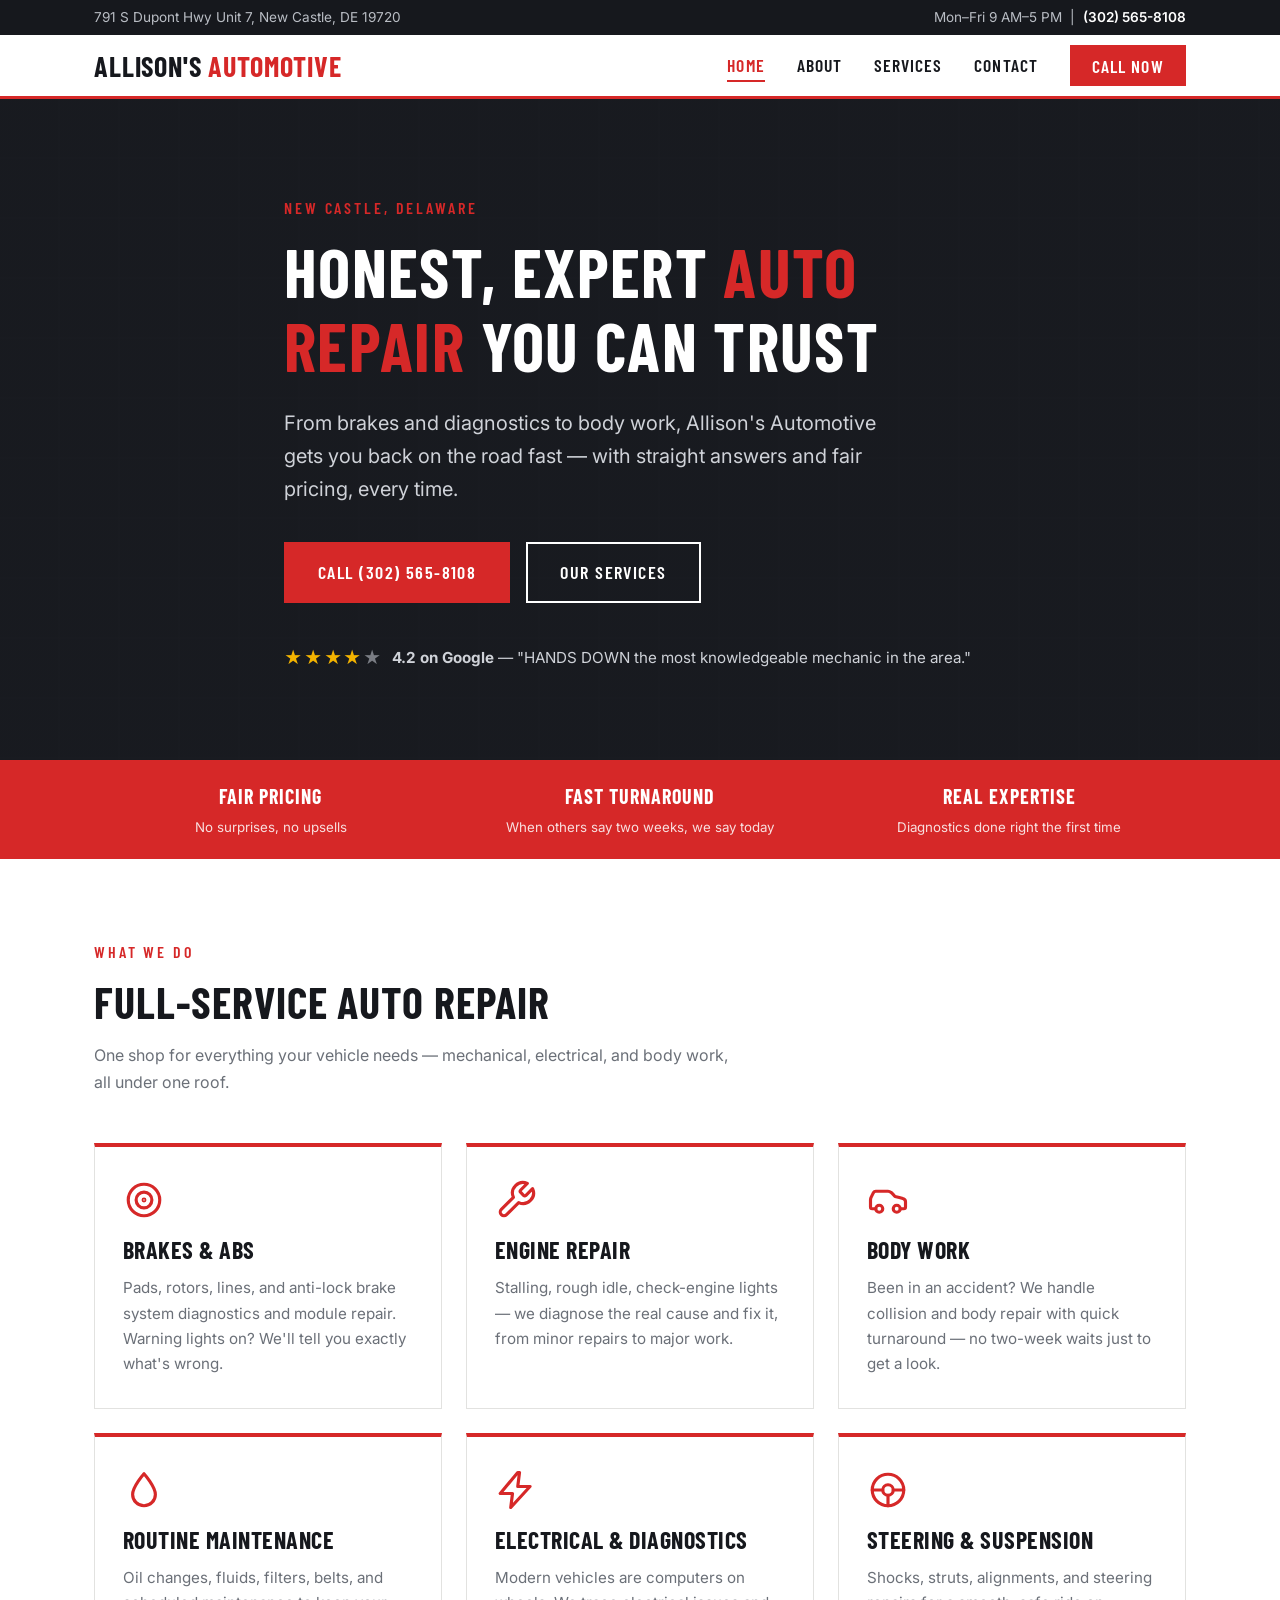
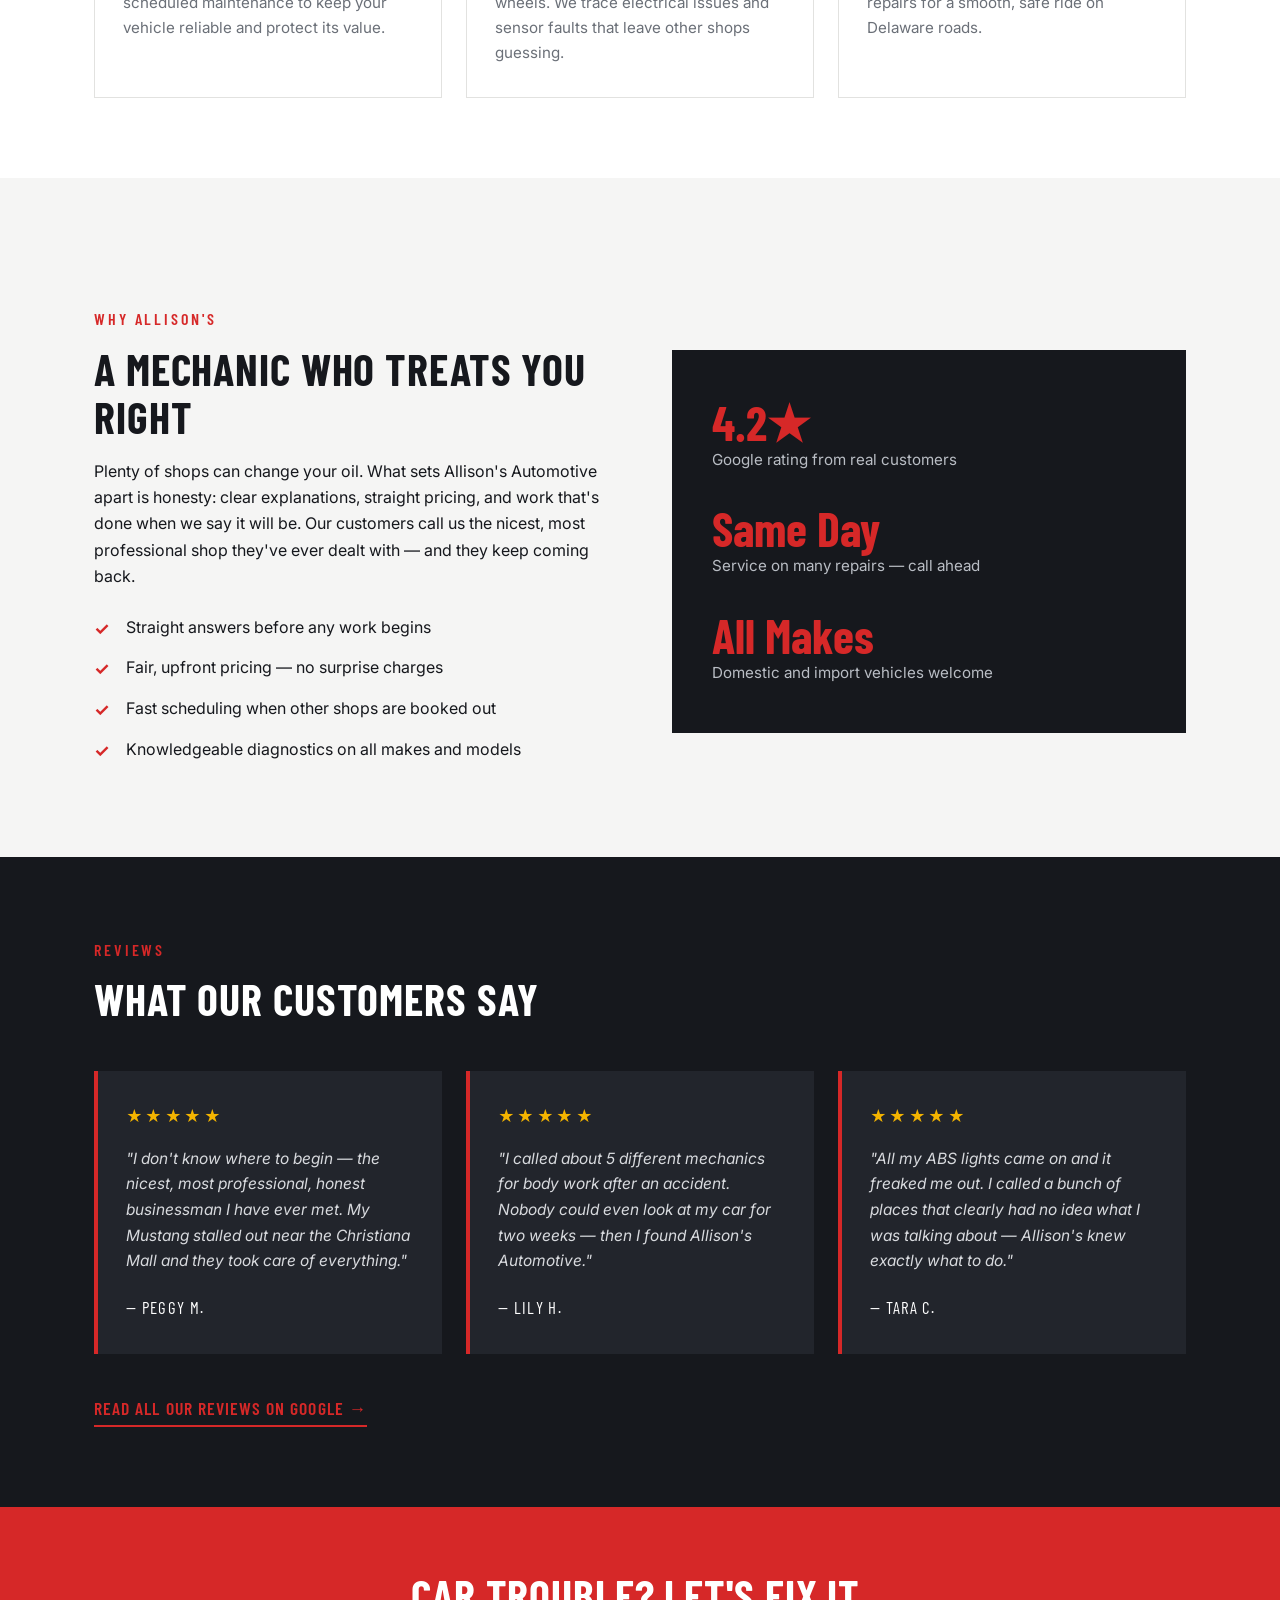
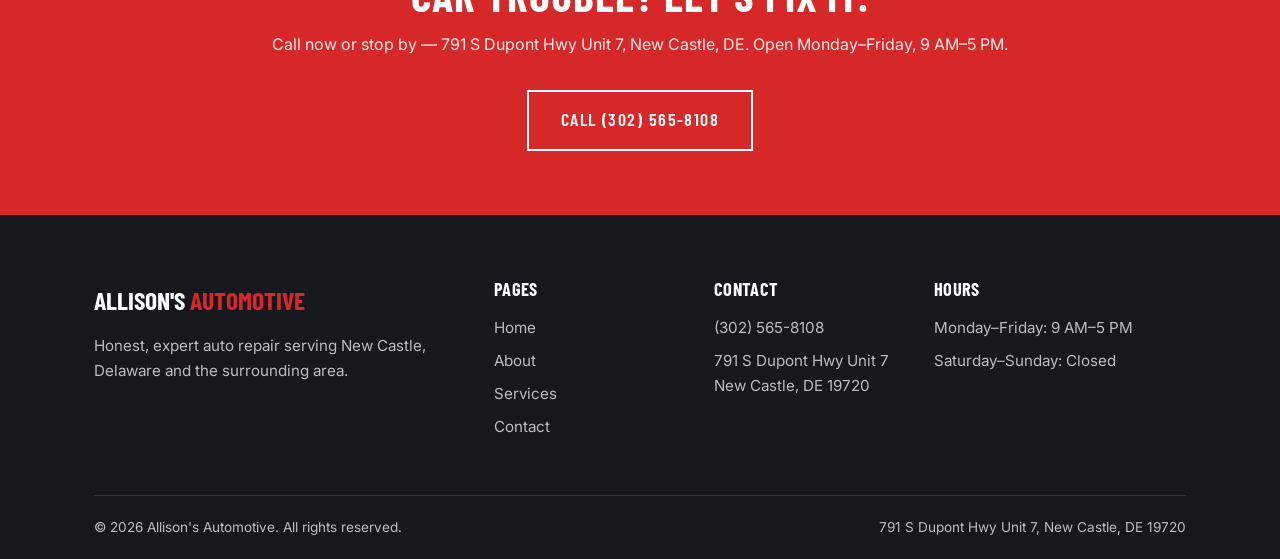
==== index.html @ c6e5ead6 "Initial site build for Allison's Automotive Static HTML/CSS/JS site: home, about, services (with FAQ" ====
<!DOCTYPE html>
<html lang="en">
<head>
  <meta charset="UTF-8">
  <meta name="viewport" content="width=device-width, initial-scale=1.0">
  <title>Allison's Automotive | Auto Repair Shop in New Castle, DE</title>
  <meta name="description" content="Honest, expert auto repair in New Castle, Delaware. Brakes, diagnostics, engine repair, body work and more at fair prices. Call (302) 565-8108.">
  <!-- Update REPLACE-WITH-DOMAIN.com sitewide once the client's real domain is confirmed -->
  <link rel="canonical" href="https://REPLACE-WITH-DOMAIN.com/">
  <meta property="og:type" content="website">
  <meta property="og:title" content="Allison's Automotive | Auto Repair Shop in New Castle, DE">
  <meta property="og:description" content="Honest, expert auto repair in New Castle, Delaware. Brakes, diagnostics, engine repair, body work and more at fair prices.">
  <meta property="og:url" content="https://REPLACE-WITH-DOMAIN.com/">
  <meta property="og:locale" content="en_US">
  <meta name="twitter:card" content="summary">
  <meta name="theme-color" content="#16181d">
  <link rel="icon" href="favicon.svg" type="image/svg+xml">
  <link rel="preconnect" href="https://fonts.googleapis.com">
  <link rel="preconnect" href="https://fonts.gstatic.com" crossorigin>
  <link href="https://fonts.googleapis.com/css2?family=Barlow+Condensed:wght@600;700&family=Inter:wght@400;600&display=swap" rel="stylesheet">
  <link rel="stylesheet" href="css/styles.css">
  <script type="application/ld+json">
  {
    "@context": "https://schema.org",
    "@type": "AutoRepair",
    "name": "Allison's Automotive",
    "description": "Honest, expert auto repair in New Castle, Delaware. Brakes, ABS diagnostics, engine repair, body work, electrical, suspension, and routine maintenance.",
    "url": "https://REPLACE-WITH-DOMAIN.com/",
    "telephone": "+13025658108",
    "priceRange": "$$",
    "address": {
      "@type": "PostalAddress",
      "streetAddress": "791 S Dupont Hwy Unit 7",
      "addressLocality": "New Castle",
      "addressRegion": "DE",
      "postalCode": "19720",
      "addressCountry": "US"
    },
    "geo": {
      "@type": "GeoCoordinates",
      "latitude": 39.6269368,
      "longitude": -75.6379102
    },
    "openingHoursSpecification": [
      {
        "@type": "OpeningHoursSpecification",
        "dayOfWeek": ["Monday", "Tuesday", "Wednesday", "Thursday", "Friday"],
        "opens": "09:00",
        "closes": "17:00"
      }
    ],
    "aggregateRating": {
      "@type": "AggregateRating",
      "ratingValue": "4.2",
      "reviewCount": "5"
    },
    "hasMap": "https://www.google.com/maps/search/?api=1&query=Allison%27s+Automotive+791+S+Dupont+Hwy+New+Castle+DE+19720"
  }
  </script>
</head>
<body>

  <a class="skip-link" href="#main">Skip to content</a>

  <div class="topbar">
    <div class="container">
      <span>791 S Dupont Hwy Unit 7, New Castle, DE 19720</span>
      <span>Mon–Fri 9 AM–5 PM &nbsp;|&nbsp; <a href="tel:+13025658108">(302) 565-8108</a></span>
    </div>
  </div>

  <header class="site-header">
    <div class="container">
      <a href="index.html" class="logo">Allison's <span>Automotive</span></a>
      <button class="nav-toggle" aria-label="Toggle navigation" aria-expanded="false">
        <span></span><span></span><span></span>
      </button>
      <nav class="main-nav">
        <ul>
          <li><a href="index.html">Home</a></li>
          <li><a href="about.html">About</a></li>
          <li><a href="services.html">Services</a></li>
          <li><a href="contact.html">Contact</a></li>
          <li><a href="tel:+13025658108" class="nav-cta">Call Now</a></li>
        </ul>
      </nav>
    </div>
  </header>

  <main id="main">

    <section class="hero">
      <div class="container hero-inner">
        <span class="eyebrow">New Castle, Delaware</span>
        <h1>Honest, Expert <span>Auto Repair</span> You Can Trust</h1>
        <p class="lead">From brakes and diagnostics to body work, Allison's Automotive gets you back on the road fast — with straight answers and fair pricing, every time.</p>
        <div class="hero-actions">
          <a href="tel:+13025658108" class="btn btn-primary">Call (302) 565-8108</a>
          <a href="services.html" class="btn btn-outline">Our Services</a>
        </div>
        <div class="hero-rating">
          <span class="stars" aria-hidden="true">★★★★<span class="star-empty">★</span></span>
          <span><strong>4.2 on Google</strong> — "HANDS DOWN the most knowledgeable mechanic in the area."</span>
        </div>
      </div>
    </section>

    <section class="trust-strip">
      <div class="container">
        <div><strong>Fair Pricing</strong><small>No surprises, no upsells</small></div>
        <div><strong>Fast Turnaround</strong><small>When others say two weeks, we say today</small></div>
        <div><strong>Real Expertise</strong><small>Diagnostics done right the first time</small></div>
      </div>
    </section>

    <section class="section">
      <div class="container">
        <span class="eyebrow">What We Do</span>
        <h2>Full-Service Auto Repair</h2>
        <p class="section-intro">One shop for everything your vehicle needs — mechanical, electrical, and body work, all under one roof.</p>
        <div class="card-grid">
          <div class="card reveal">
            <svg class="icon-svg" viewBox="0 0 24 24" aria-hidden="true"><circle cx="12" cy="12" r="9"/><circle cx="12" cy="12" r="4.5"/><circle cx="12" cy="12" r="0.5"/></svg>
            <h3>Brakes &amp; ABS</h3>
            <p>Pads, rotors, lines, and anti-lock brake system diagnostics and module repair. Warning lights on? We'll tell you exactly what's wrong.</p>
          </div>
          <div class="card reveal">
            <svg class="icon-svg" viewBox="0 0 24 24" aria-hidden="true"><path d="M14.7 6.3a1 1 0 0 0 0 1.4l1.6 1.6a1 1 0 0 0 1.4 0l3.77-3.77a6 6 0 0 1-7.94 7.94l-6.91 6.91a2.12 2.12 0 0 1-3-3l6.91-6.91a6 6 0 0 1 7.94-7.94l-3.76 3.76z"/></svg>
            <h3>Engine Repair</h3>
            <p>Stalling, rough idle, check-engine lights — we diagnose the real cause and fix it, from minor repairs to major work.</p>
          </div>
          <div class="card reveal">
            <svg class="icon-svg" viewBox="0 0 24 24" aria-hidden="true"><path d="M19 17h2c.6 0 1-.4 1-1v-3c0-.9-.7-1.7-1.5-1.9C18.7 10.6 16 10 16 10s-1.3-1.4-2.2-2.3c-.5-.4-1.1-.7-1.8-.7H5c-.6 0-1.1.4-1.4.9l-1.4 2.9A3.7 3.7 0 0 0 2 12v4c0 .6.4 1 1 1h2"/><circle cx="7" cy="17" r="2"/><circle cx="17" cy="17" r="2"/></svg>
            <h3>Body Work</h3>
            <p>Been in an accident? We handle collision and body repair with quick turnaround — no two-week waits just to get a look.</p>
          </div>
          <div class="card reveal">
            <svg class="icon-svg" viewBox="0 0 24 24" aria-hidden="true"><path d="M12 2.7S5.5 10 5.5 14.5a6.5 6.5 0 0 0 13 0C18.5 10 12 2.7 12 2.7z"/></svg>
            <h3>Routine Maintenance</h3>
            <p>Oil changes, fluids, filters, belts, and scheduled maintenance to keep your vehicle reliable and protect its value.</p>
          </div>
          <div class="card reveal">
            <svg class="icon-svg" viewBox="0 0 24 24" aria-hidden="true"><path d="M13 2 3 14h7l-1 8 11-12h-7l1-8z"/></svg>
            <h3>Electrical &amp; Diagnostics</h3>
            <p>Modern vehicles are computers on wheels. We trace electrical issues and sensor faults that leave other shops guessing.</p>
          </div>
          <div class="card reveal">
            <svg class="icon-svg" viewBox="0 0 24 24" aria-hidden="true"><circle cx="12" cy="12" r="9"/><circle cx="12" cy="12" r="3"/><path d="M12 15v6M3 12h6M15 12h6"/></svg>
            <h3>Steering &amp; Suspension</h3>
            <p>Shocks, struts, alignments, and steering repairs for a smooth, safe ride on Delaware roads.</p>
          </div>
        </div>
      </div>
    </section>

    <section class="section section-alt">
      <div class="container">
        <div class="split">
          <div class="split-content reveal">
            <span class="eyebrow">Why Allison's</span>
            <h2>A Mechanic Who Treats You Right</h2>
            <p>Plenty of shops can change your oil. What sets Allison's Automotive apart is honesty: clear explanations, straight pricing, and work that's done when we say it will be. Our customers call us the nicest, most professional shop they've ever dealt with — and they keep coming back.</p>
            <ul class="checklist">
              <li>Straight answers before any work begins</li>
              <li>Fair, upfront pricing — no surprise charges</li>
              <li>Fast scheduling when other shops are booked out</li>
              <li>Knowledgeable diagnostics on all makes and models</li>
            </ul>
          </div>
          <div class="stat-panel reveal">
            <div class="stat"><strong>4.2★</strong><span>Google rating from real customers</span></div>
            <div class="stat"><strong>Same Day</strong><span>Service on many repairs — call ahead</span></div>
            <div class="stat"><strong>All Makes</strong><span>Domestic and import vehicles welcome</span></div>
          </div>
        </div>
      </div>
    </section>

    <section class="section section-dark">
      <div class="container">
        <span class="eyebrow">Reviews</span>
        <h2>What Our Customers Say</h2>
        <div class="testimonial-grid">
          <div class="testimonial reveal">
            <div class="stars" aria-label="5 star review">★★★★★</div>
            <p>"I don't know where to begin — the nicest, most professional, honest businessman I have ever met. My Mustang stalled out near the Christiana Mall and they took care of everything."</p>
            <cite>— Peggy M.</cite>
          </div>
          <div class="testimonial reveal">
            <div class="stars" aria-label="5 star review">★★★★★</div>
            <p>"I called about 5 different mechanics for body work after an accident. Nobody could even look at my car for two weeks — then I found Allison's Automotive."</p>
            <cite>— Lily H.</cite>
          </div>
          <div class="testimonial reveal">
            <div class="stars" aria-label="5 star review">★★★★★</div>
            <p>"All my ABS lights came on and it freaked me out. I called a bunch of places that clearly had no idea what I was talking about — Allison's knew exactly what to do."</p>
            <cite>— Tara C.</cite>
          </div>
        </div>
        <a class="google-review-link" href="https://www.google.com/maps/search/?api=1&amp;query=Allison%27s+Automotive+791+S+Dupont+Hwy+New+Castle+DE+19720" target="_blank" rel="noopener">Read all our reviews on Google →</a>
      </div>
    </section>

    <section class="cta-banner">
      <div class="container">
        <h2>Car Trouble? Let's Fix It.</h2>
        <p>Call now or stop by — 791 S Dupont Hwy Unit 7, New Castle, DE. Open Monday–Friday, 9 AM–5 PM.</p>
        <a href="tel:+13025658108" class="btn btn-outline">Call (302) 565-8108</a>
      </div>
    </section>

  </main>

  <footer class="site-footer">
    <div class="container">
      <div class="footer-grid">
        <div>
          <div class="footer-logo">Allison's <span>Automotive</span></div>
          <p>Honest, expert auto repair serving New Castle, Delaware and the surrounding area.</p>
        </div>
        <div>
          <h4>Pages</h4>
          <ul>
            <li><a href="index.html">Home</a></li>
            <li><a href="about.html">About</a></li>
            <li><a href="services.html">Services</a></li>
            <li><a href="contact.html">Contact</a></li>
          </ul>
        </div>
        <div>
          <h4>Contact</h4>
          <ul>
            <li><a href="tel:+13025658108">(302) 565-8108</a></li>
            <li>791 S Dupont Hwy Unit 7<br>New Castle, DE 19720</li>
          </ul>
        </div>
        <div>
          <h4>Hours</h4>
          <ul>
            <li>Monday–Friday: 9 AM–5 PM</li>
            <li>Saturday–Sunday: Closed</li>
          </ul>
        </div>
      </div>
      <div class="footer-bottom">
        <span>&copy; <span id="year"></span> Allison's Automotive. All rights reserved.</span>
        <span>791 S Dupont Hwy Unit 7, New Castle, DE 19720</span>
      </div>
    </div>
  </footer>

  <div class="mobile-call-bar">
    <a href="tel:+13025658108">Call (302) 565-8108</a>
  </div>

  <script src="js/main.js"></script>
</body>
</html>
---- css/styles.css ----
/* ==========================================================================
   Allison's Automotive — main stylesheet
   Bold & professional: charcoal base, racing-red accent, condensed headings
   ========================================================================== */

:root {
  --color-dark: #16181d;
  --color-dark-2: #22252c;
  --color-accent: #d62828;
  --color-accent-dark: #a81f1f;
  --color-light: #f5f5f4;
  --color-white: #ffffff;
  --color-gray: #6b7078;
  --color-border: #e2e2e0;
  --font-heading: "Barlow Condensed", "Arial Narrow", sans-serif;
  --font-body: "Inter", "Segoe UI", Arial, sans-serif;
  --max-width: 1140px;
}

* {
  margin: 0;
  padding: 0;
  box-sizing: border-box;
}

html {
  scroll-behavior: smooth;
}

body {
  font-family: var(--font-body);
  color: var(--color-dark);
  background: var(--color-white);
  line-height: 1.65;
  font-size: 1rem;
}

img {
  max-width: 100%;
  display: block;
}

a {
  color: var(--color-accent);
  text-decoration: none;
}

.container {
  max-width: var(--max-width);
  margin: 0 auto;
  padding: 0 1.5rem;
}

/* ---------- Typography ---------- */

h1, h2, h3, h4 {
  font-family: var(--font-heading);
  font-weight: 700;
  line-height: 1.1;
  text-transform: uppercase;
  letter-spacing: 0.02em;
}

h1 { font-size: clamp(2.5rem, 6vw, 4.25rem); }
h2 { font-size: clamp(2rem, 4vw, 2.75rem); }
h3 { font-size: 1.5rem; }

.eyebrow {
  display: inline-block;
  font-family: var(--font-heading);
  font-size: 1rem;
  font-weight: 600;
  text-transform: uppercase;
  letter-spacing: 0.18em;
  color: var(--color-accent);
  margin-bottom: 0.75rem;
}

.section-intro {
  max-width: 640px;
  color: var(--color-gray);
  margin-top: 1rem;
}

/* ---------- Buttons ---------- */

.btn {
  display: inline-block;
  font-family: var(--font-heading);
  font-size: 1.125rem;
  font-weight: 600;
  text-transform: uppercase;
  letter-spacing: 0.08em;
  padding: 0.85rem 2rem;
  border: 2px solid transparent;
  cursor: pointer;
  transition: background 0.2s ease, color 0.2s ease, border-color 0.2s ease;
}

.btn-primary {
  background: var(--color-accent);
  color: var(--color-white);
}

.btn-primary:hover {
  background: var(--color-accent-dark);
}

.btn-outline {
  background: transparent;
  color: var(--color-white);
  border-color: var(--color-white);
}

.btn-outline:hover {
  background: var(--color-white);
  color: var(--color-dark);
}

.btn-outline-dark {
  background: transparent;
  color: var(--color-dark);
  border-color: var(--color-dark);
}

.btn-outline-dark:hover {
  background: var(--color-dark);
  color: var(--color-white);
}

/* ---------- Top bar ---------- */

.topbar {
  background: var(--color-dark);
  color: #b9bdc4;
  font-size: 0.85rem;
  padding: 0.4rem 0;
}

.topbar .container {
  display: flex;
  justify-content: space-between;
  gap: 1rem;
  flex-wrap: wrap;
}

.topbar a {
  color: var(--color-white);
  font-weight: 600;
}

/* ---------- Header / nav ---------- */

.site-header {
  background: var(--color-white);
  border-bottom: 3px solid var(--color-accent);
  position: sticky;
  top: 0;
  z-index: 100;
}

.site-header .container {
  display: flex;
  align-items: center;
  justify-content: space-between;
  padding-top: 1rem;
  padding-bottom: 1rem;
  gap: 1rem;
}

.logo {
  font-family: var(--font-heading);
  font-size: 1.75rem;
  font-weight: 700;
  text-transform: uppercase;
  letter-spacing: 0.03em;
  color: var(--color-dark);
  line-height: 1;
}

.logo span {
  color: var(--color-accent);
}

.main-nav ul {
  display: flex;
  list-style: none;
  gap: 2rem;
  align-items: center;
}

.main-nav a {
  font-family: var(--font-heading);
  font-size: 1.1rem;
  font-weight: 600;
  text-transform: uppercase;
  letter-spacing: 0.06em;
  color: var(--color-dark);
  padding: 0.25rem 0;
  border-bottom: 2px solid transparent;
  transition: color 0.2s ease, border-color 0.2s ease;
}

.main-nav a:hover,
.main-nav a.active {
  color: var(--color-accent);
  border-bottom-color: var(--color-accent);
}

.nav-cta {
  background: var(--color-accent);
  color: var(--color-white) !important;
  padding: 0.6rem 1.4rem !important;
  border-bottom: none !important;
}

.nav-cta:hover {
  background: var(--color-accent-dark);
}

.nav-toggle {
  display: none;
  background: none;
  border: none;
  cursor: pointer;
  padding: 0.5rem;
}

.nav-toggle span {
  display: block;
  width: 26px;
  height: 3px;
  background: var(--color-dark);
  margin: 5px 0;
  transition: transform 0.25s ease, opacity 0.25s ease;
}

/* ---------- Hero ---------- */

.hero {
  background:
    linear-gradient(rgba(22, 24, 29, 0.82), rgba(22, 24, 29, 0.82)),
    url("data:image/svg+xml,%3Csvg xmlns='http://www.w3.org/2000/svg' width='60' height='60'%3E%3Cpath d='M0 59h60M59 0v60' stroke='%232a2d35' stroke-width='1'/%3E%3C/svg%3E"),
    var(--color-dark-2);
  color: var(--color-white);
  padding: 6rem 0 5.5rem;
}

.hero-inner {
  max-width: 760px;
}

.hero h1 span {
  color: var(--color-accent);
}

.hero p.lead {
  font-size: 1.25rem;
  color: #cfd2d8;
  margin: 1.5rem 0 2.25rem;
  max-width: 600px;
}

.hero-actions {
  display: flex;
  gap: 1rem;
  flex-wrap: wrap;
}

.hero-rating {
  display: inline-flex;
  align-items: center;
  gap: 0.6rem;
  margin-top: 2.5rem;
  font-size: 0.95rem;
  color: #cfd2d8;
}

.hero-rating .stars {
  color: #f4b400;
  font-size: 1.1rem;
  letter-spacing: 0.1em;
}

/* Page hero (interior pages) */

.page-hero {
  background: var(--color-dark);
  color: var(--color-white);
  padding: 3.5rem 0;
}

.page-hero p {
  color: #cfd2d8;
  max-width: 640px;
  margin-top: 0.75rem;
}

/* ---------- Trust strip ---------- */

.trust-strip {
  background: var(--color-accent);
  color: var(--color-white);
}

.trust-strip .container {
  display: grid;
  grid-template-columns: repeat(3, 1fr);
  gap: 1rem;
  padding-top: 1.25rem;
  padding-bottom: 1.25rem;
  text-align: center;
}

.trust-strip strong {
  display: block;
  font-family: var(--font-heading);
  font-size: 1.25rem;
  text-transform: uppercase;
  letter-spacing: 0.05em;
}

.trust-strip small {
  opacity: 0.85;
}

/* ---------- Sections ---------- */

.section {
  padding: 5rem 0;
}

.section-alt {
  background: var(--color-light);
}

.section-dark {
  background: var(--color-dark);
  color: var(--color-white);
}

.section-dark .section-intro {
  color: #b9bdc4;
}

/* ---------- Service cards ---------- */

.card-grid {
  display: grid;
  grid-template-columns: repeat(3, 1fr);
  gap: 1.5rem;
  margin-top: 3rem;
}

.card {
  background: var(--color-white);
  border: 1px solid var(--color-border);
  border-top: 4px solid var(--color-accent);
  padding: 2rem 1.75rem;
}

.card h3 {
  margin-bottom: 0.75rem;
}

.card p {
  color: var(--color-gray);
  font-size: 0.95rem;
}

.card .icon {
  font-size: 2rem;
  margin-bottom: 1rem;
  display: block;
}

/* ---------- Split layout (why choose us / about) ---------- */

.split {
  display: grid;
  grid-template-columns: 1fr 1fr;
  gap: 4rem;
  align-items: center;
  margin-top: 3rem;
}

.split-content h2 {
  margin-bottom: 1rem;
}

.checklist {
  list-style: none;
  margin-top: 1.5rem;
}

.checklist li {
  padding-left: 2rem;
  position: relative;
  margin-bottom: 0.9rem;
}

.checklist li::before {
  content: "✓";
  position: absolute;
  left: 0;
  color: var(--color-accent);
  font-weight: 700;
  font-size: 1.1rem;
}

.stat-panel {
  background: var(--color-dark);
  color: var(--color-white);
  padding: 3rem 2.5rem;
  display: grid;
  gap: 2rem;
}

.stat-panel .stat strong {
  display: block;
  font-family: var(--font-heading);
  font-size: 3rem;
  color: var(--color-accent);
  line-height: 1;
}

.stat-panel .stat span {
  color: #b9bdc4;
  font-size: 0.95rem;
}

/* ---------- Testimonials ---------- */

.testimonial-grid {
  display: grid;
  grid-template-columns: repeat(3, 1fr);
  gap: 1.5rem;
  margin-top: 3rem;
}

.testimonial {
  background: var(--color-dark-2);
  padding: 2rem 1.75rem;
  border-left: 4px solid var(--color-accent);
}

.testimonial .stars {
  color: #f4b400;
  letter-spacing: 0.15em;
  margin-bottom: 1rem;
}

.testimonial p {
  font-style: italic;
  color: #d8dade;
  font-size: 0.97rem;
}

.testimonial cite {
  display: block;
  margin-top: 1.25rem;
  font-style: normal;
  font-family: var(--font-heading);
  font-size: 1.05rem;
  text-transform: uppercase;
  letter-spacing: 0.08em;
}

/* ---------- CTA banner ---------- */

.cta-banner {
  background: var(--color-accent);
  color: var(--color-white);
  text-align: center;
  padding: 4rem 0;
}

.cta-banner h2 {
  margin-bottom: 0.75rem;
}

.cta-banner p {
  margin-bottom: 2rem;
  opacity: 0.9;
}

.cta-banner .btn-outline:hover {
  color: var(--color-accent);
}

/* ---------- Hours table ---------- */

.hours-table {
  width: 100%;
  border-collapse: collapse;
  margin-top: 1.5rem;
}

.hours-table td {
  padding: 0.65rem 0;
  border-bottom: 1px solid var(--color-border);
}

.hours-table td:last-child {
  text-align: right;
  font-weight: 600;
}

.hours-table .closed td:last-child {
  color: var(--color-accent);
}

.section-dark .hours-table td {
  border-bottom-color: #33363e;
}

/* ---------- Services page detail rows ---------- */

.service-row {
  display: grid;
  grid-template-columns: auto 1fr;
  gap: 1.5rem;
  padding: 2rem 0;
  border-bottom: 1px solid var(--color-border);
}

.service-row:last-child {
  border-bottom: none;
}

.service-row .icon {
  font-size: 2.25rem;
  line-height: 1;
}

.service-row h3 {
  margin-bottom: 0.5rem;
}

.service-row p {
  color: var(--color-gray);
}

/* ---------- Contact page ---------- */

.contact-grid {
  display: grid;
  grid-template-columns: 1fr 1.2fr;
  gap: 3.5rem;
  margin-top: 3rem;
}

.contact-info h3 {
  margin-bottom: 0.5rem;
  margin-top: 2rem;
}

.contact-info h3:first-child {
  margin-top: 0;
}

.contact-info a.big-link {
  font-family: var(--font-heading);
  font-size: 1.6rem;
  font-weight: 700;
}

.contact-form {
  background: var(--color-light);
  padding: 2.5rem;
}

.contact-form h3 {
  margin-bottom: 1.5rem;
}

.form-group {
  margin-bottom: 1.25rem;
}

.form-group label {
  display: block;
  font-weight: 600;
  font-size: 0.9rem;
  margin-bottom: 0.4rem;
}

.form-group input,
.form-group select,
.form-group textarea {
  width: 100%;
  padding: 0.75rem 0.9rem;
  border: 1px solid #c9c9c6;
  font-family: var(--font-body);
  font-size: 1rem;
  background: var(--color-white);
}

.form-group input:focus,
.form-group select:focus,
.form-group textarea:focus {
  outline: 2px solid var(--color-accent);
  outline-offset: -1px;
}

.form-note {
  font-size: 0.85rem;
  color: var(--color-gray);
  margin-top: 1rem;
}

.map-embed {
  margin-top: 4rem;
}

.map-embed iframe {
  width: 100%;
  height: 420px;
  border: 0;
  display: block;
}

/* ---------- Footer ---------- */

.site-footer {
  background: var(--color-dark);
  color: #b9bdc4;
  padding: 4rem 0 0;
  font-size: 0.95rem;
}

.footer-grid {
  display: grid;
  grid-template-columns: 2fr 1fr 1fr 1.4fr;
  gap: 2.5rem;
  padding-bottom: 3rem;
}

.site-footer h4 {
  color: var(--color-white);
  font-size: 1.15rem;
  margin-bottom: 1rem;
}

.site-footer ul {
  list-style: none;
}

.site-footer li {
  margin-bottom: 0.5rem;
}

.site-footer a {
  color: #b9bdc4;
}

.site-footer a:hover {
  color: var(--color-white);
}

.footer-logo {
  font-family: var(--font-heading);
  font-size: 1.6rem;
  font-weight: 700;
  text-transform: uppercase;
  color: var(--color-white);
  margin-bottom: 0.75rem;
}

.footer-logo span {
  color: var(--color-accent);
}

.footer-bottom {
  border-top: 1px solid #33363e;
  padding: 1.25rem 0;
  font-size: 0.85rem;
  display: flex;
  justify-content: space-between;
  flex-wrap: wrap;
  gap: 0.5rem;
}

/* ---------- Responsive ---------- */

@media (max-width: 900px) {
  .card-grid,
  .testimonial-grid {
    grid-template-columns: 1fr 1fr;
  }

  .split,
  .contact-grid {
    grid-template-columns: 1fr;
    gap: 2.5rem;
  }

  .footer-grid {
    grid-template-columns: 1fr 1fr;
  }
}

/* ---------- Skip link (a11y) ---------- */

.skip-link {
  position: absolute;
  left: -9999px;
  top: 0;
  background: var(--color-accent);
  color: var(--color-white);
  padding: 0.6rem 1.2rem;
  z-index: 300;
  font-weight: 600;
}

.skip-link:focus {
  left: 0;
}

/* ---------- SVG icons ---------- */

.icon-svg {
  width: 42px;
  height: 42px;
  stroke: var(--color-accent);
  fill: none;
  stroke-width: 1.8;
  stroke-linecap: round;
  stroke-linejoin: round;
  margin-bottom: 1rem;
  display: block;
}

.service-row .icon-svg {
  width: 46px;
  height: 46px;
  margin-bottom: 0;
}

/* ---------- Card hover lift ---------- */

.card {
  transition: transform 0.25s ease, box-shadow 0.25s ease;
}

.card:hover {
  transform: translateY(-5px);
  box-shadow: 0 14px 30px rgba(0, 0, 0, 0.1);
}

/* ---------- Scroll reveal ---------- */

.reveal {
  opacity: 0;
  transform: translateY(20px);
  transition: opacity 0.6s ease, transform 0.6s ease;
}

.reveal.visible {
  opacity: 1;
  transform: none;
}

@media (prefers-reduced-motion: reduce) {
  .reveal {
    opacity: 1;
    transform: none;
    transition: none;
  }
}

/* ---------- Accurate star rating ---------- */

.stars .star-empty {
  color: #7a7d84;
}

/* ---------- FAQ ---------- */

.faq-list {
  margin-top: 2.5rem;
  max-width: 820px;
}

details.faq-item {
  border: 1px solid var(--color-border);
  background: var(--color-white);
  margin-bottom: 0.75rem;
}

.faq-item summary {
  cursor: pointer;
  font-family: var(--font-heading);
  font-size: 1.2rem;
  font-weight: 600;
  text-transform: uppercase;
  letter-spacing: 0.04em;
  padding: 1rem 1.25rem;
  list-style: none;
  display: flex;
  justify-content: space-between;
  align-items: center;
  gap: 1rem;
}

.faq-item summary::-webkit-details-marker {
  display: none;
}

.faq-item summary::after {
  content: "+";
  color: var(--color-accent);
  font-size: 1.6rem;
  line-height: 1;
  flex-shrink: 0;
}

.faq-item[open] summary::after {
  content: "\2212";
}

.faq-item .faq-body {
  padding: 0 1.25rem 1.25rem;
  color: var(--color-gray);
}

/* ---------- Google review link ---------- */

.google-review-link {
  display: inline-block;
  margin-top: 2.5rem;
  font-family: var(--font-heading);
  font-size: 1.1rem;
  font-weight: 600;
  text-transform: uppercase;
  letter-spacing: 0.06em;
  border-bottom: 2px solid var(--color-accent);
  padding-bottom: 0.15rem;
}

/* ---------- Mobile sticky call bar ---------- */

.mobile-call-bar {
  display: none;
}

@media (max-width: 680px) {
  .mobile-call-bar {
    display: block;
    position: fixed;
    bottom: 0;
    left: 0;
    right: 0;
    z-index: 200;
    background: var(--color-accent);
    box-shadow: 0 -4px 14px rgba(0, 0, 0, 0.25);
  }

  .mobile-call-bar a {
    display: block;
    color: var(--color-white);
    text-align: center;
    padding: 1rem;
    font-family: var(--font-heading);
    font-size: 1.25rem;
    font-weight: 700;
    text-transform: uppercase;
    letter-spacing: 0.08em;
  }

  body {
    padding-bottom: 3.75rem;
  }
}

/* ---------- Responsive ---------- */

@media (max-width: 680px) {
  .nav-toggle {
    display: block;
  }

  .main-nav {
    display: none;
    position: absolute;
    top: 100%;
    left: 0;
    right: 0;
    background: var(--color-white);
    border-bottom: 3px solid var(--color-accent);
    box-shadow: 0 12px 24px rgba(0, 0, 0, 0.12);
  }

  .main-nav.open {
    display: block;
  }

  .main-nav ul {
    flex-direction: column;
    gap: 0;
    padding: 1rem 1.5rem 1.5rem;
    align-items: stretch;
  }

  .main-nav li {
    border-bottom: 1px solid var(--color-border);
  }

  .main-nav li:last-child {
    border-bottom: none;
    margin-top: 1rem;
  }

  .main-nav a {
    display: block;
    padding: 0.9rem 0;
  }

  .nav-cta {
    text-align: center;
  }

  .card-grid,
  .testimonial-grid {
    grid-template-columns: 1fr;
  }

  .trust-strip .container {
    grid-template-columns: 1fr;
    gap: 0.75rem;
  }

  .hero {
    padding: 4rem 0 3.5rem;
  }

  .footer-grid {
    grid-template-columns: 1fr;
  }

  .topbar .container {
    justify-content: center;
    text-align: center;
  }
}
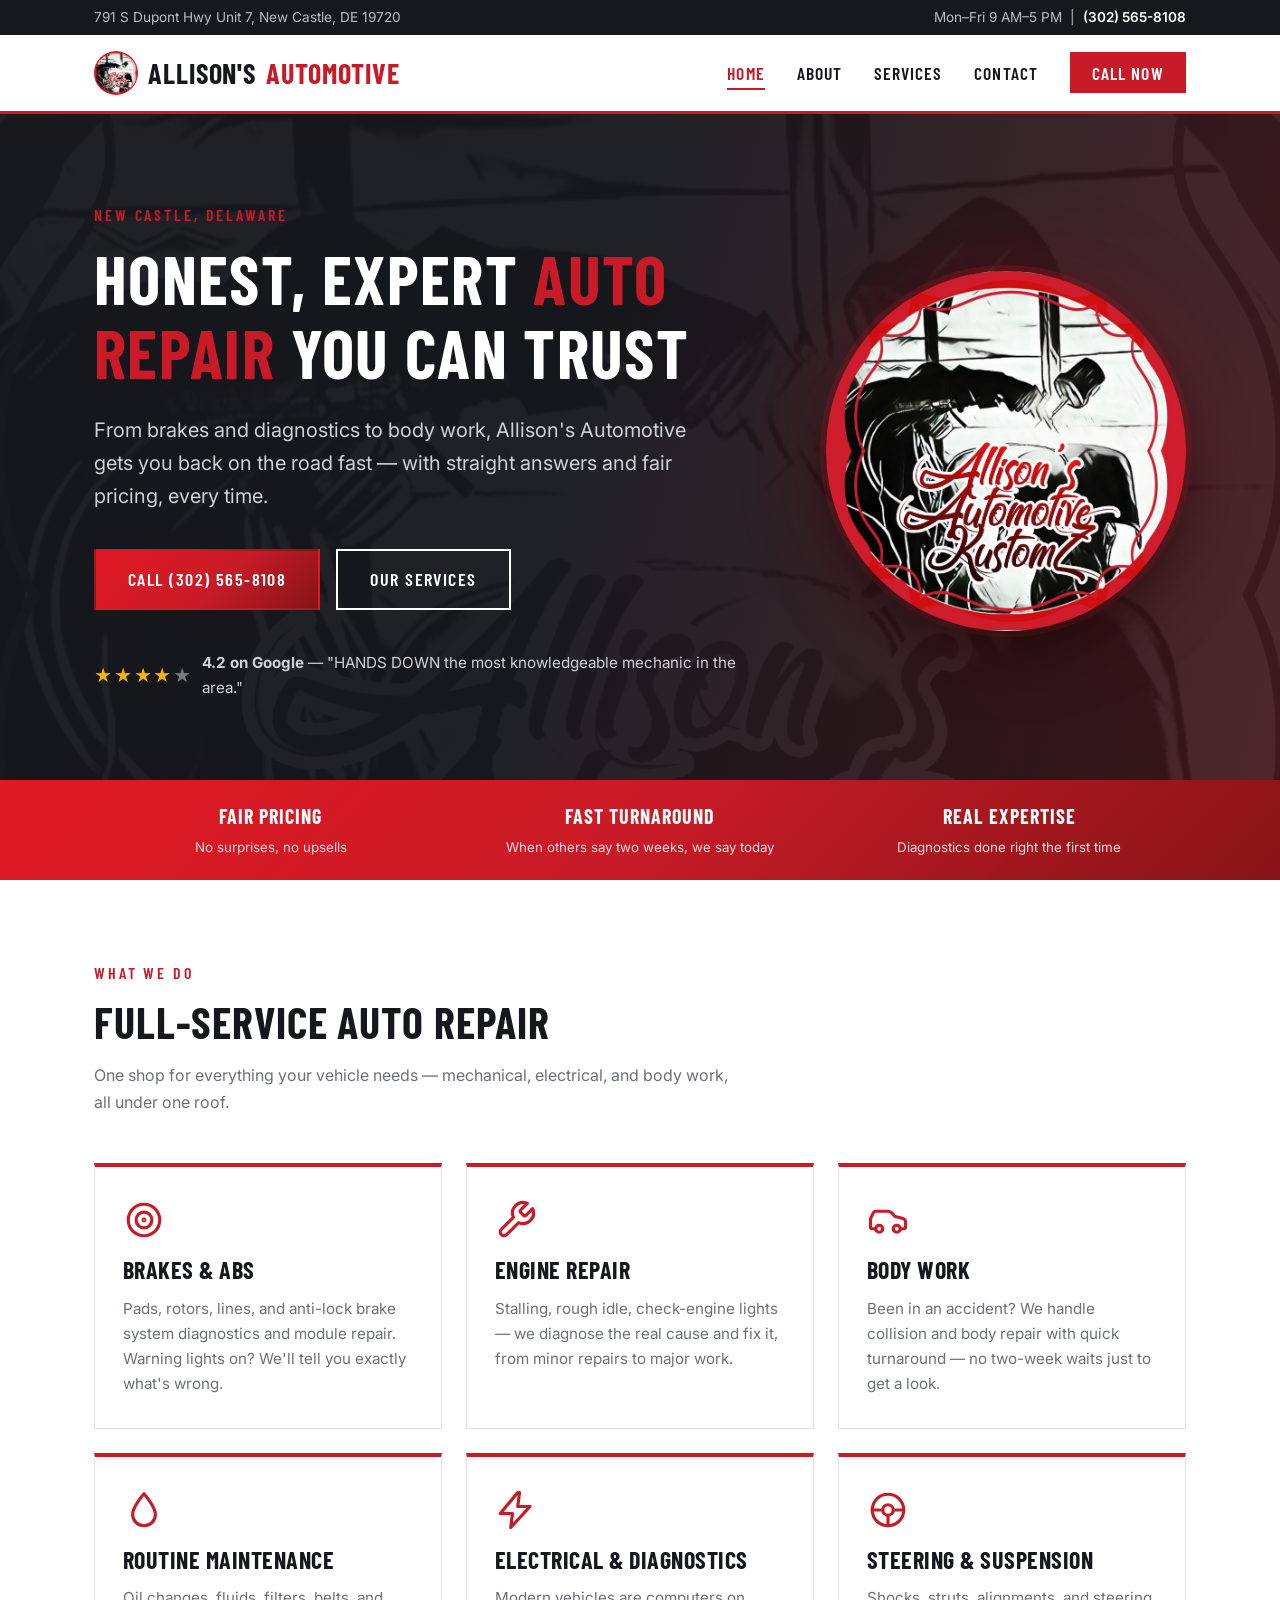
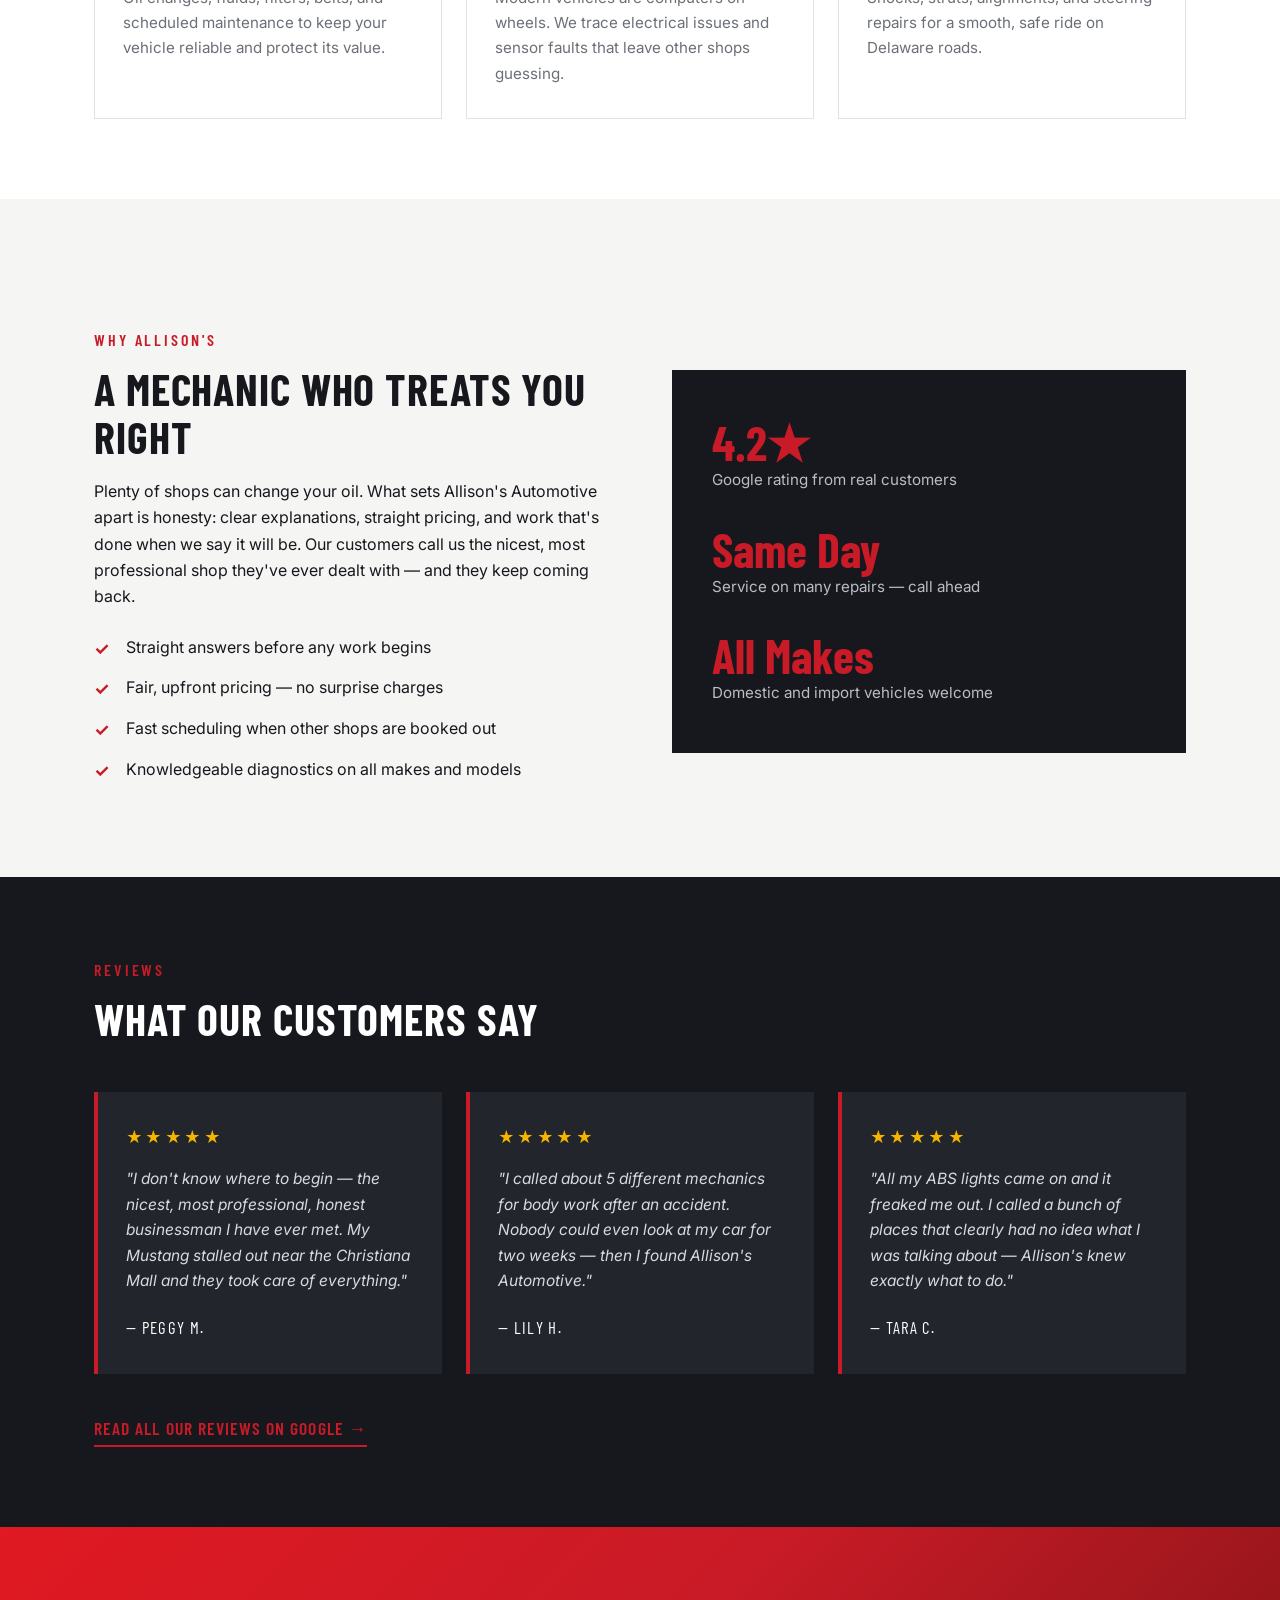
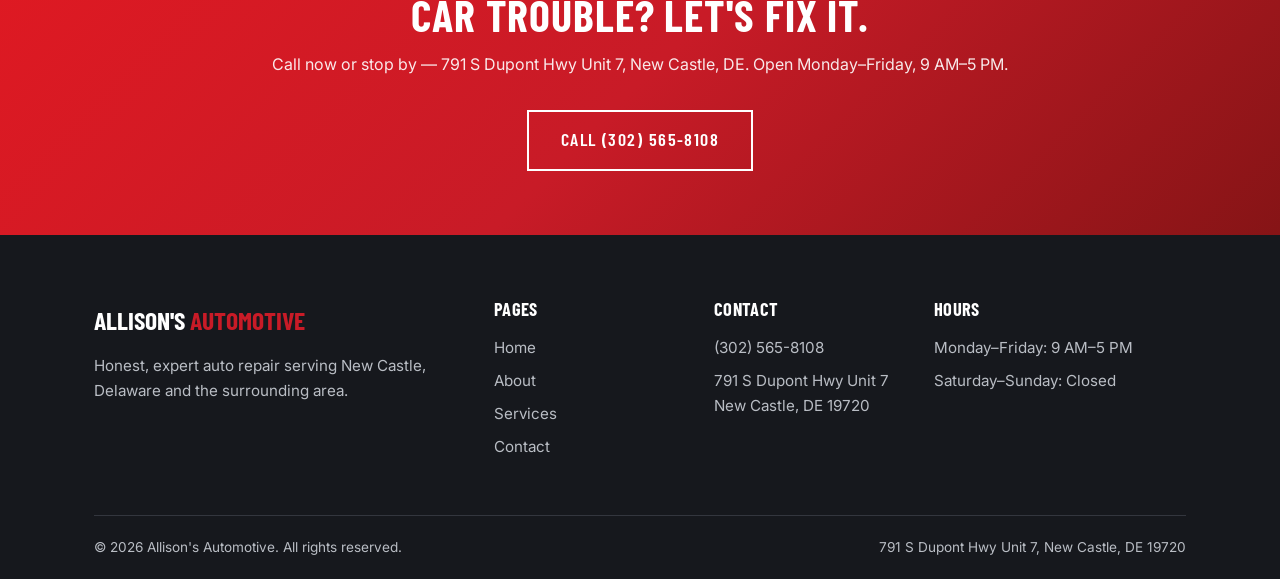
==== commit 723b8c47: "Rebrand around client's KustomZ logo Add logo to hero (badge + background artwork texture), header, " ====
--- a/index.html
+++ b/index.html
@@ -11,6 +11,7 @@
   <meta property="og:title" content="Allison's Automotive | Auto Repair Shop in New Castle, DE">
   <meta property="og:description" content="Honest, expert auto repair in New Castle, Delaware. Brakes, diagnostics, engine repair, body work and more at fair prices.">
   <meta property="og:url" content="https://REPLACE-WITH-DOMAIN.com/">
+  <meta property="og:image" content="https://REPLACE-WITH-DOMAIN.com/images/logo.jpg">
   <meta property="og:locale" content="en_US">
   <meta name="twitter:card" content="summary">
   <meta name="theme-color" content="#16181d">
@@ -71,7 +72,7 @@
 
   <header class="site-header">
     <div class="container">
-      <a href="index.html" class="logo">Allison's <span>Automotive</span></a>
+      <a href="index.html" class="logo"><img src="images/logo.jpg" alt="" class="logo-img">Allison's <span>Automotive</span></a>
       <button class="nav-toggle" aria-label="Toggle navigation" aria-expanded="false">
         <span></span><span></span><span></span>
       </button>
@@ -90,17 +91,22 @@
   <main id="main">
 
     <section class="hero">
-      <div class="container hero-inner">
-        <span class="eyebrow">New Castle, Delaware</span>
-        <h1>Honest, Expert <span>Auto Repair</span> You Can Trust</h1>
-        <p class="lead">From brakes and diagnostics to body work, Allison's Automotive gets you back on the road fast — with straight answers and fair pricing, every time.</p>
-        <div class="hero-actions">
-          <a href="tel:+13025658108" class="btn btn-primary">Call (302) 565-8108</a>
-          <a href="services.html" class="btn btn-outline">Our Services</a>
-        </div>
-        <div class="hero-rating">
-          <span class="stars" aria-hidden="true">★★★★<span class="star-empty">★</span></span>
-          <span><strong>4.2 on Google</strong> — "HANDS DOWN the most knowledgeable mechanic in the area."</span>
+      <div class="container hero-grid">
+        <div class="hero-content">
+          <span class="eyebrow">New Castle, Delaware</span>
+          <h1>Honest, Expert <span>Auto Repair</span> You Can Trust</h1>
+          <p class="lead">From brakes and diagnostics to body work, Allison's Automotive gets you back on the road fast — with straight answers and fair pricing, every time.</p>
+          <div class="hero-actions">
+            <a href="tel:+13025658108" class="btn btn-primary">Call (302) 565-8108</a>
+            <a href="services.html" class="btn btn-outline">Our Services</a>
+          </div>
+          <div class="hero-rating">
+            <span class="stars" aria-hidden="true">★★★★<span class="star-empty">★</span></span>
+            <span><strong>4.2 on Google</strong> — "HANDS DOWN the most knowledgeable mechanic in the area."</span>
+          </div>
+        </div>
+        <div class="hero-logo">
+          <img src="images/logo.jpg" alt="Allison's Automotive KustomZ logo" width="360" height="360">
         </div>
       </div>
     </section>
--- a/css/styles.css
+++ b/css/styles.css
@@ -6,8 +6,10 @@
 :root {
   --color-dark: #16181d;
   --color-dark-2: #22252c;
-  --color-accent: #d62828;
-  --color-accent-dark: #a81f1f;
+  /* Reds sampled from the Allison's Automotive KustomZ logo */
+  --color-accent: #c81b27;
+  --color-accent-bright: #e01922;
+  --color-accent-dark: #861416;
   --color-light: #f5f5f4;
   --color-white: #ffffff;
   --color-gray: #6b7078;
@@ -98,7 +100,7 @@
 }
 
 .btn-primary {
-  background: var(--color-accent);
+  background: linear-gradient(135deg, var(--color-accent-bright), var(--color-accent) 55%, var(--color-accent-dark));
   color: var(--color-white);
 }
 
@@ -169,6 +171,9 @@
 }
 
 .logo {
+  display: inline-flex;
+  align-items: center;
+  gap: 0.65rem;
   font-family: var(--font-heading);
   font-size: 1.75rem;
   font-weight: 700;
@@ -176,6 +181,13 @@
   letter-spacing: 0.03em;
   color: var(--color-dark);
   line-height: 1;
+}
+
+.logo-img {
+  width: 44px;
+  height: 44px;
+  border-radius: 50%;
+  flex-shrink: 0;
 }
 
 .logo span {
@@ -238,16 +250,51 @@
 /* ---------- Hero ---------- */
 
 .hero {
-  background:
-    linear-gradient(rgba(22, 24, 29, 0.82), rgba(22, 24, 29, 0.82)),
-    url("data:image/svg+xml,%3Csvg xmlns='http://www.w3.org/2000/svg' width='60' height='60'%3E%3Cpath d='M0 59h60M59 0v60' stroke='%232a2d35' stroke-width='1'/%3E%3C/svg%3E"),
-    var(--color-dark-2);
-  color: var(--color-white);
-  padding: 6rem 0 5.5rem;
-}
-
-.hero-inner {
-  max-width: 760px;
+  position: relative;
+  overflow: hidden;
+  background: var(--color-dark);
+  color: var(--color-white);
+  padding: 5.5rem 0 5rem;
+}
+
+/* The logo's black & white shop artwork, blown up as a faint background texture */
+.hero::before {
+  content: "";
+  position: absolute;
+  inset: -10%;
+  background: url("../images/logo.jpg") center 30% / cover no-repeat;
+  filter: grayscale(1) contrast(1.2) brightness(0.9);
+  opacity: 0.12;
+}
+
+.hero::after {
+  content: "";
+  position: absolute;
+  inset: 0;
+  background: linear-gradient(105deg, rgba(22, 24, 29, 0.65) 45%, rgba(134, 20, 22, 0.35));
+}
+
+.hero .container {
+  position: relative;
+  z-index: 1;
+}
+
+.hero-grid {
+  display: grid;
+  grid-template-columns: 1.3fr 0.7fr;
+  gap: 3.5rem;
+  align-items: center;
+}
+
+.hero-logo img {
+  width: 100%;
+  max-width: 360px;
+  margin-left: auto;
+  border-radius: 50%;
+  box-shadow:
+    0 24px 60px rgba(0, 0, 0, 0.55),
+    0 0 0 6px rgba(200, 27, 39, 0.25),
+    0 0 90px rgba(200, 27, 39, 0.3);
 }
 
 .hero h1 span {
@@ -299,7 +346,7 @@
 /* ---------- Trust strip ---------- */
 
 .trust-strip {
-  background: var(--color-accent);
+  background: linear-gradient(135deg, var(--color-accent-bright), var(--color-accent) 50%, var(--color-accent-dark));
   color: var(--color-white);
 }
 
@@ -469,7 +516,7 @@
 /* ---------- CTA banner ---------- */
 
 .cta-banner {
-  background: var(--color-accent);
+  background: linear-gradient(135deg, var(--color-accent-bright), var(--color-accent) 50%, var(--color-accent-dark));
   color: var(--color-white);
   text-align: center;
   padding: 4rem 0;
@@ -684,6 +731,16 @@
 /* ---------- Responsive ---------- */
 
 @media (max-width: 900px) {
+  .hero-grid {
+    grid-template-columns: 1fr;
+    gap: 2.5rem;
+  }
+
+  .hero-logo img {
+    max-width: 240px;
+    margin: 0 auto;
+  }
+
   .card-grid,
   .testimonial-grid {
     grid-template-columns: 1fr 1fr;
@@ -852,7 +909,7 @@
     left: 0;
     right: 0;
     z-index: 200;
-    background: var(--color-accent);
+    background: linear-gradient(135deg, var(--color-accent-bright), var(--color-accent) 50%, var(--color-accent-dark));
     box-shadow: 0 -4px 14px rgba(0, 0, 0, 0.25);
   }
 
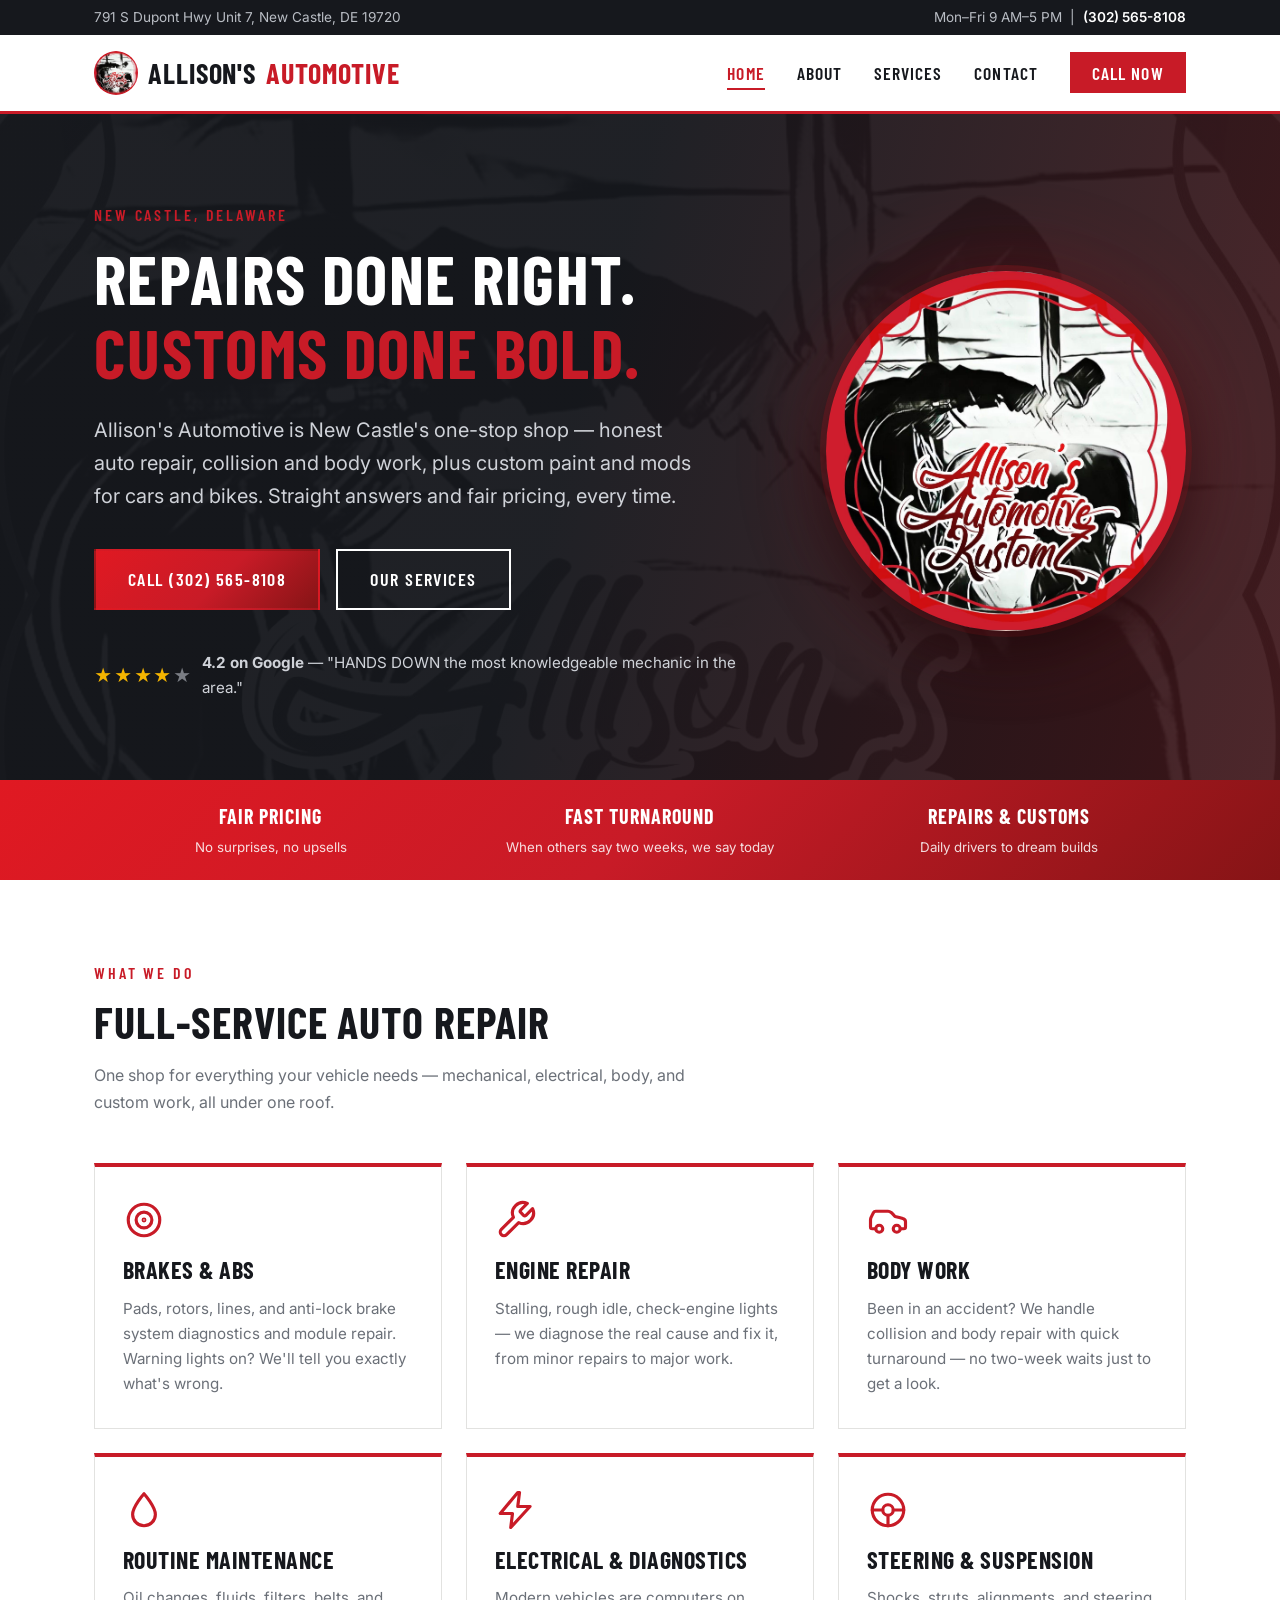
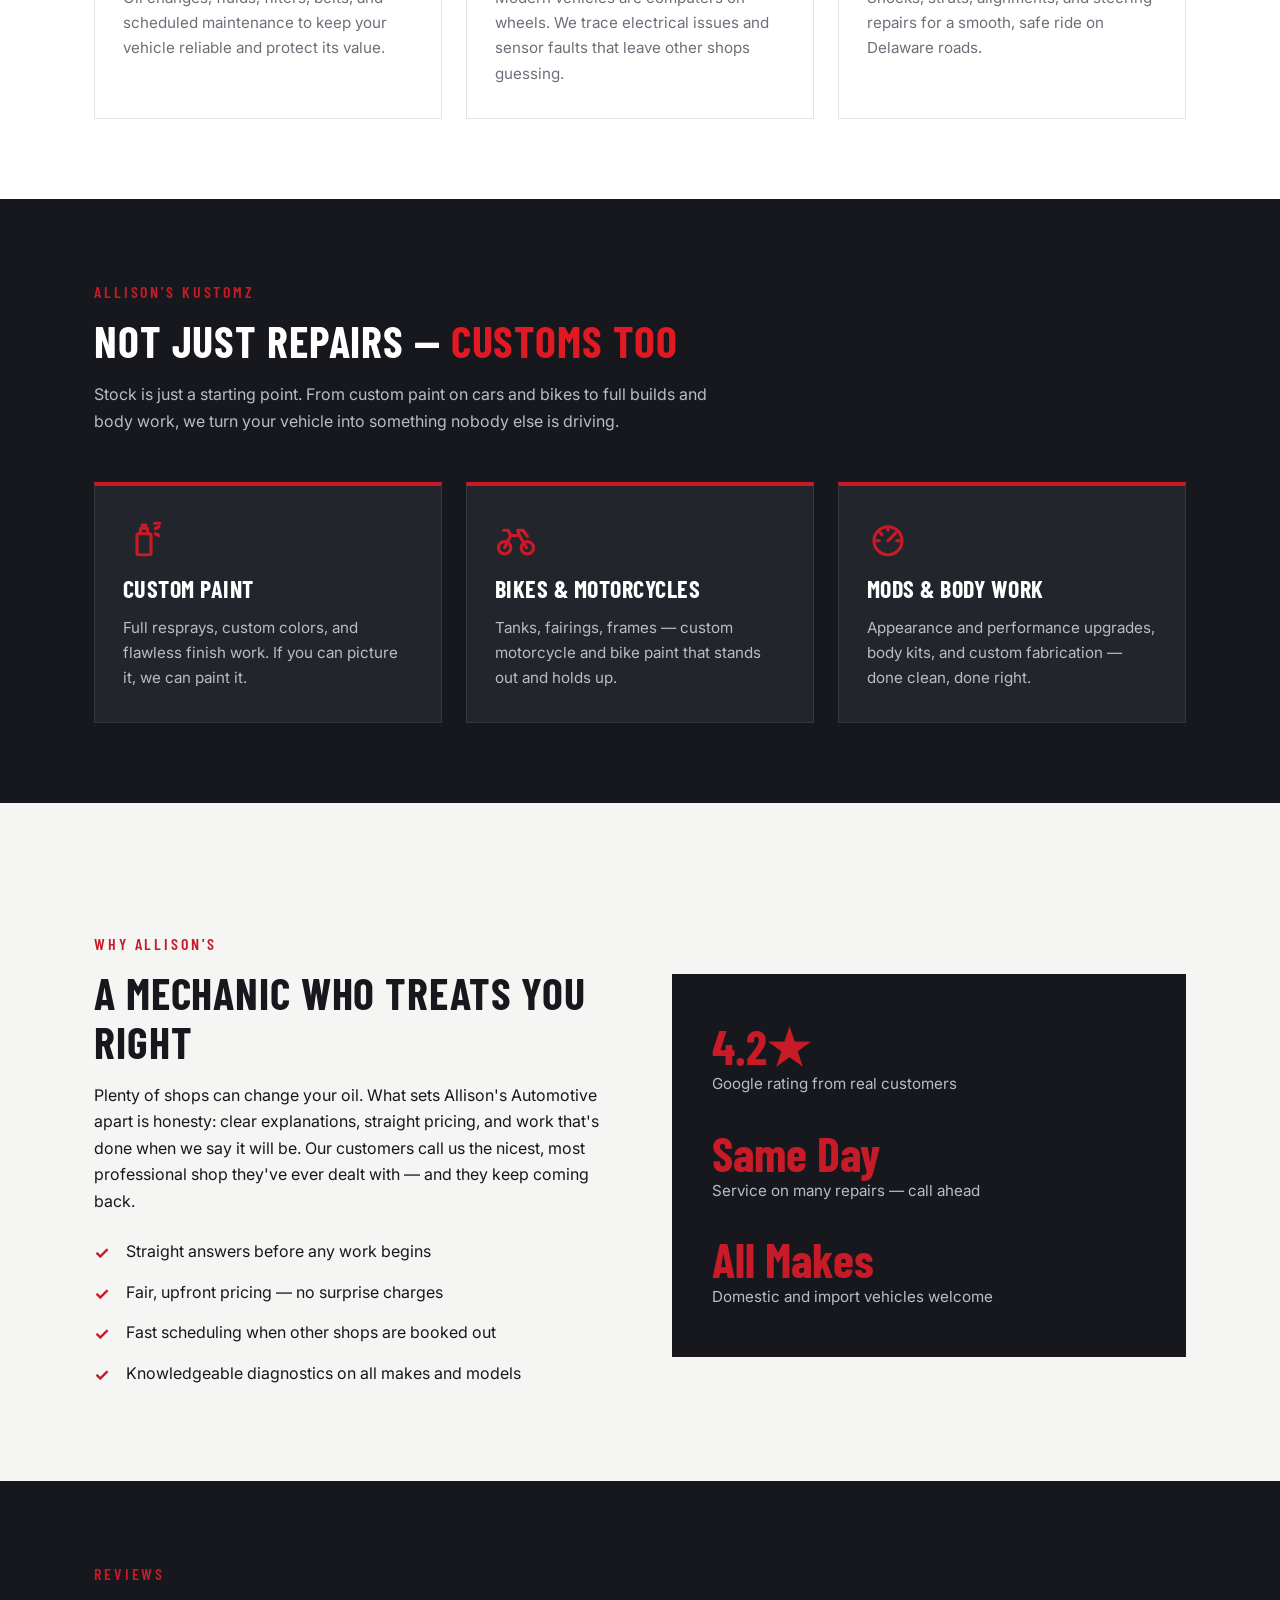
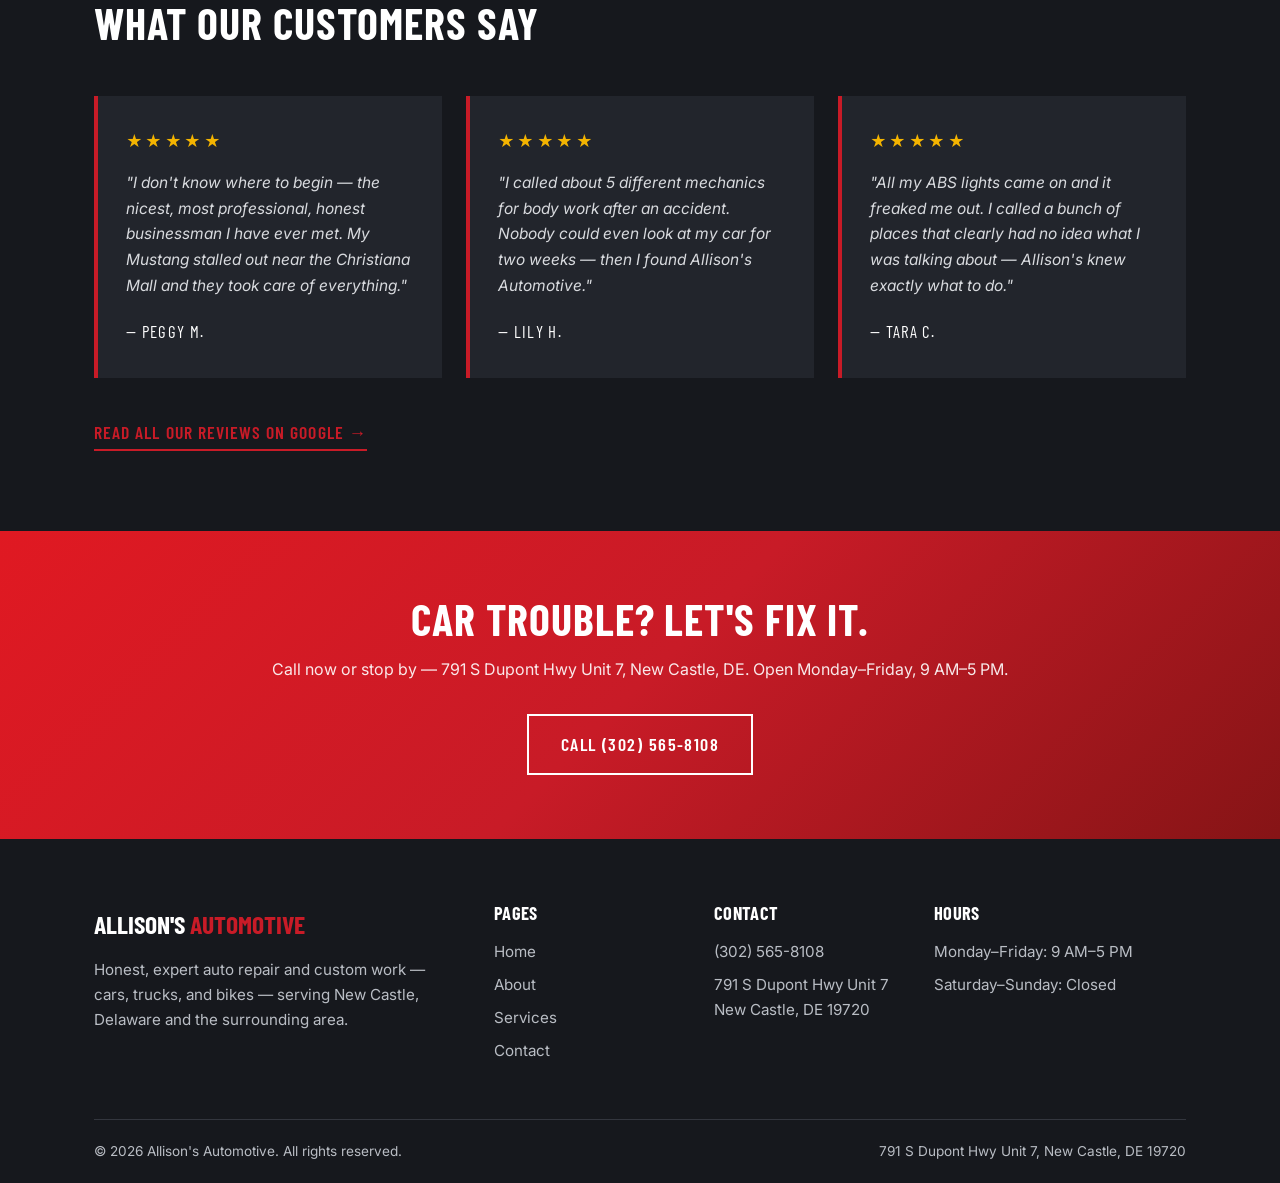
==== commit 088a77a3: "Position shop as repair + customs, not just auto repair New hero headline: Repairs Done Right. Custo" ====
--- a/index.html
+++ b/index.html
@@ -3,13 +3,13 @@
 <head>
   <meta charset="UTF-8">
   <meta name="viewport" content="width=device-width, initial-scale=1.0">
-  <title>Allison's Automotive | Auto Repair Shop in New Castle, DE</title>
-  <meta name="description" content="Honest, expert auto repair in New Castle, Delaware. Brakes, diagnostics, engine repair, body work and more at fair prices. Call (302) 565-8108.">
+  <title>Allison's Automotive | Auto Repair &amp; Custom Shop in New Castle, DE</title>
+  <meta name="description" content="Honest auto repair and custom work in New Castle, Delaware. Brakes, engine, diagnostics, collision and body work, custom paint for cars and bikes, mods and more. Call (302) 565-8108.">
   <!-- Update REPLACE-WITH-DOMAIN.com sitewide once the client's real domain is confirmed -->
   <link rel="canonical" href="https://REPLACE-WITH-DOMAIN.com/">
   <meta property="og:type" content="website">
-  <meta property="og:title" content="Allison's Automotive | Auto Repair Shop in New Castle, DE">
-  <meta property="og:description" content="Honest, expert auto repair in New Castle, Delaware. Brakes, diagnostics, engine repair, body work and more at fair prices.">
+  <meta property="og:title" content="Allison's Automotive | Auto Repair &amp; Custom Shop in New Castle, DE">
+  <meta property="og:description" content="Honest auto repair and custom work in New Castle, Delaware — from brakes and diagnostics to custom paint, mods, and body work for cars and bikes.">
   <meta property="og:url" content="https://REPLACE-WITH-DOMAIN.com/">
   <meta property="og:image" content="https://REPLACE-WITH-DOMAIN.com/images/logo.jpg">
   <meta property="og:locale" content="en_US">
@@ -25,7 +25,7 @@
     "@context": "https://schema.org",
     "@type": "AutoRepair",
     "name": "Allison's Automotive",
-    "description": "Honest, expert auto repair in New Castle, Delaware. Brakes, ABS diagnostics, engine repair, body work, electrical, suspension, and routine maintenance.",
+    "description": "Auto repair and custom shop in New Castle, Delaware. Brakes, ABS diagnostics, engine repair, electrical, suspension, routine maintenance, collision and body work, plus custom paint, mods, and customization for cars and motorcycles.",
     "url": "https://REPLACE-WITH-DOMAIN.com/",
     "telephone": "+13025658108",
     "priceRange": "$$",
@@ -94,8 +94,8 @@
       <div class="container hero-grid">
         <div class="hero-content">
           <span class="eyebrow">New Castle, Delaware</span>
-          <h1>Honest, Expert <span>Auto Repair</span> You Can Trust</h1>
-          <p class="lead">From brakes and diagnostics to body work, Allison's Automotive gets you back on the road fast — with straight answers and fair pricing, every time.</p>
+          <h1>Repairs Done Right. <span>Customs Done Bold.</span></h1>
+          <p class="lead">Allison's Automotive is New Castle's one-stop shop — honest auto repair, collision and body work, plus custom paint and mods for cars and bikes. Straight answers and fair pricing, every time.</p>
           <div class="hero-actions">
             <a href="tel:+13025658108" class="btn btn-primary">Call (302) 565-8108</a>
             <a href="services.html" class="btn btn-outline">Our Services</a>
@@ -115,7 +115,7 @@
       <div class="container">
         <div><strong>Fair Pricing</strong><small>No surprises, no upsells</small></div>
         <div><strong>Fast Turnaround</strong><small>When others say two weeks, we say today</small></div>
-        <div><strong>Real Expertise</strong><small>Diagnostics done right the first time</small></div>
+        <div><strong>Repairs &amp; Customs</strong><small>Daily drivers to dream builds</small></div>
       </div>
     </section>
 
@@ -123,7 +123,7 @@
       <div class="container">
         <span class="eyebrow">What We Do</span>
         <h2>Full-Service Auto Repair</h2>
-        <p class="section-intro">One shop for everything your vehicle needs — mechanical, electrical, and body work, all under one roof.</p>
+        <p class="section-intro">One shop for everything your vehicle needs — mechanical, electrical, body, and custom work, all under one roof.</p>
         <div class="card-grid">
           <div class="card reveal">
             <svg class="icon-svg" viewBox="0 0 24 24" aria-hidden="true"><circle cx="12" cy="12" r="9"/><circle cx="12" cy="12" r="4.5"/><circle cx="12" cy="12" r="0.5"/></svg>
@@ -154,6 +154,31 @@
             <svg class="icon-svg" viewBox="0 0 24 24" aria-hidden="true"><circle cx="12" cy="12" r="9"/><circle cx="12" cy="12" r="3"/><path d="M12 15v6M3 12h6M15 12h6"/></svg>
             <h3>Steering &amp; Suspension</h3>
             <p>Shocks, struts, alignments, and steering repairs for a smooth, safe ride on Delaware roads.</p>
+          </div>
+        </div>
+      </div>
+    </section>
+
+    <section class="section section-dark">
+      <div class="container">
+        <span class="eyebrow">Allison's KustomZ</span>
+        <h2>Not Just Repairs — <span>Customs Too</span></h2>
+        <p class="section-intro">Stock is just a starting point. From custom paint on cars and bikes to full builds and body work, we turn your vehicle into something nobody else is driving.</p>
+        <div class="card-grid">
+          <div class="card card-dark reveal">
+            <svg class="icon-svg" viewBox="0 0 24 24" aria-hidden="true"><rect x="8" y="9" width="8" height="12" rx="1"/><path d="M10 9V6h4v3M11 6V4h2v2M18 3h3M18.5 6l2-1M18.5 9l2 1"/></svg>
+            <h3>Custom Paint</h3>
+            <p>Full resprays, custom colors, and flawless finish work. If you can picture it, we can paint it.</p>
+          </div>
+          <div class="card card-dark reveal">
+            <svg class="icon-svg" viewBox="0 0 24 24" aria-hidden="true"><circle cx="5.5" cy="17" r="3.5"/><circle cx="18.5" cy="17" r="3.5"/><path d="M5.5 17l3.5-7h5l4 7M9 10l-1.5-3H5M14 10l-1-3h3l2.5 3.5"/></svg>
+            <h3>Bikes &amp; Motorcycles</h3>
+            <p>Tanks, fairings, frames — custom motorcycle and bike paint that stands out and holds up.</p>
+          </div>
+          <div class="card card-dark reveal">
+            <svg class="icon-svg" viewBox="0 0 24 24" aria-hidden="true"><circle cx="12" cy="13" r="8"/><path d="M12 13l4.5-4.5M12 5.5V7M5.5 13H7M17 13h1.5M7.4 8.4l1.1 1.1"/></svg>
+            <h3>Mods &amp; Body Work</h3>
+            <p>Appearance and performance upgrades, body kits, and custom fabrication — done clean, done right.</p>
           </div>
         </div>
       </div>
@@ -222,7 +247,7 @@
       <div class="footer-grid">
         <div>
           <div class="footer-logo">Allison's <span>Automotive</span></div>
-          <p>Honest, expert auto repair serving New Castle, Delaware and the surrounding area.</p>
+          <p>Honest, expert auto repair and custom work — cars, trucks, and bikes — serving New Castle, Delaware and the surrounding area.</p>
         </div>
         <div>
           <h4>Pages</h4>
--- a/css/styles.css
+++ b/css/styles.css
@@ -390,6 +390,25 @@
   color: #b9bdc4;
 }
 
+.section-dark h2 span {
+  color: var(--color-accent-bright);
+}
+
+/* Dark card variant (customs section) */
+.card.card-dark {
+  background: var(--color-dark-2);
+  border-color: #33363e;
+  border-top-color: var(--color-accent);
+}
+
+.card.card-dark h3 {
+  color: var(--color-white);
+}
+
+.card.card-dark p {
+  color: #b9bdc4;
+}
+
 /* ---------- Service cards ---------- */
 
 .card-grid {
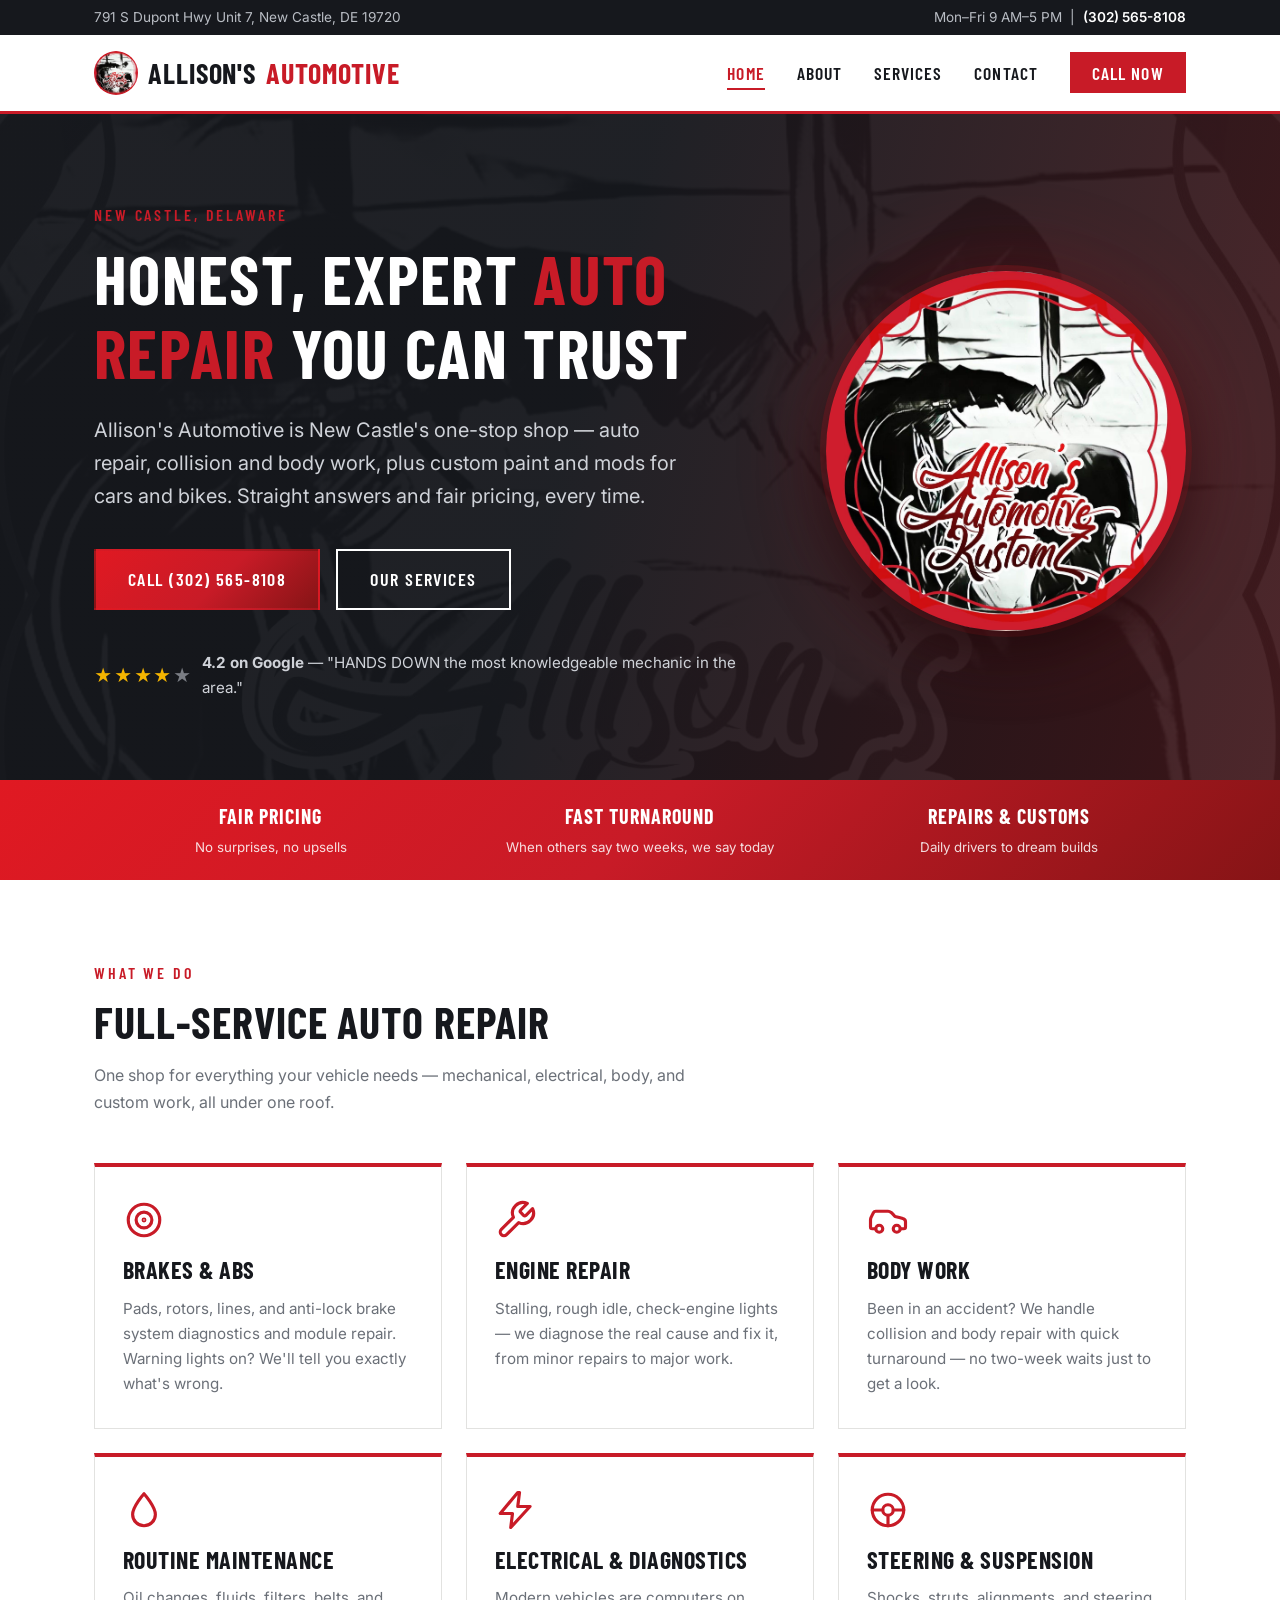
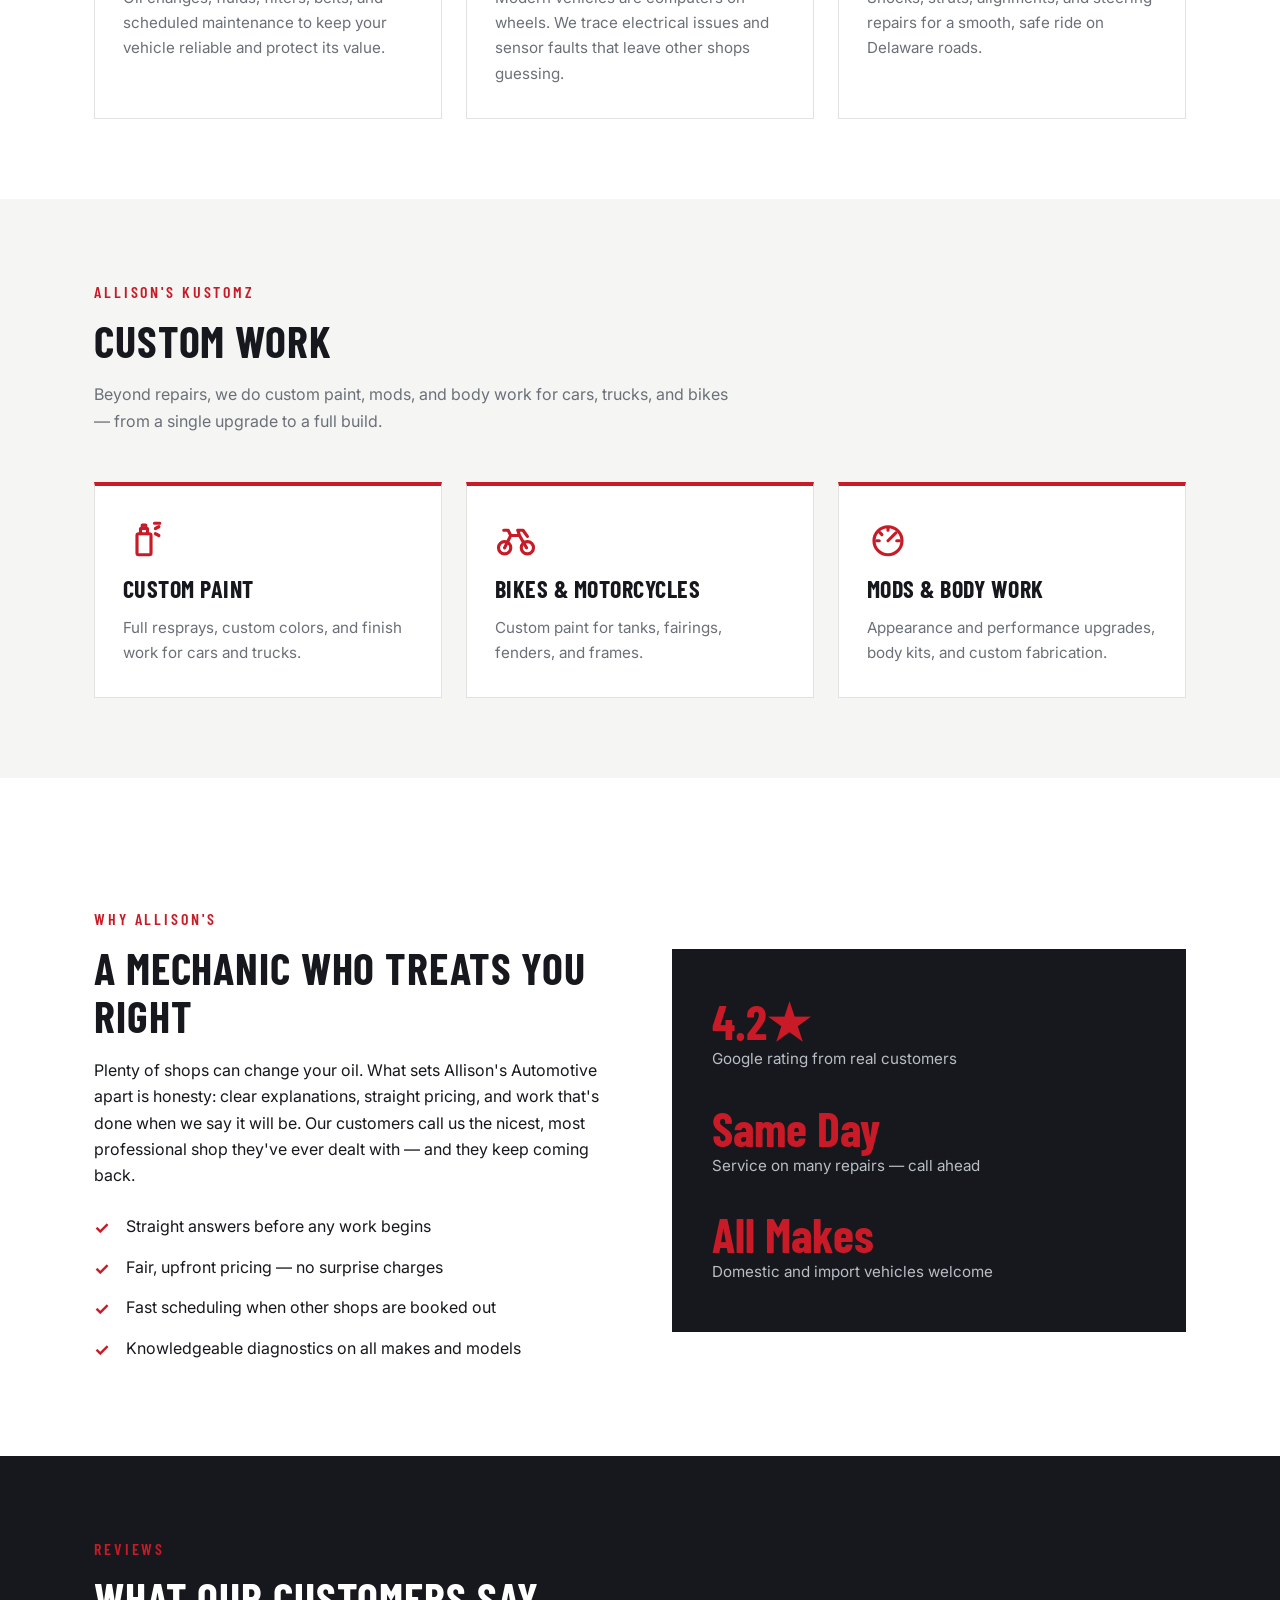
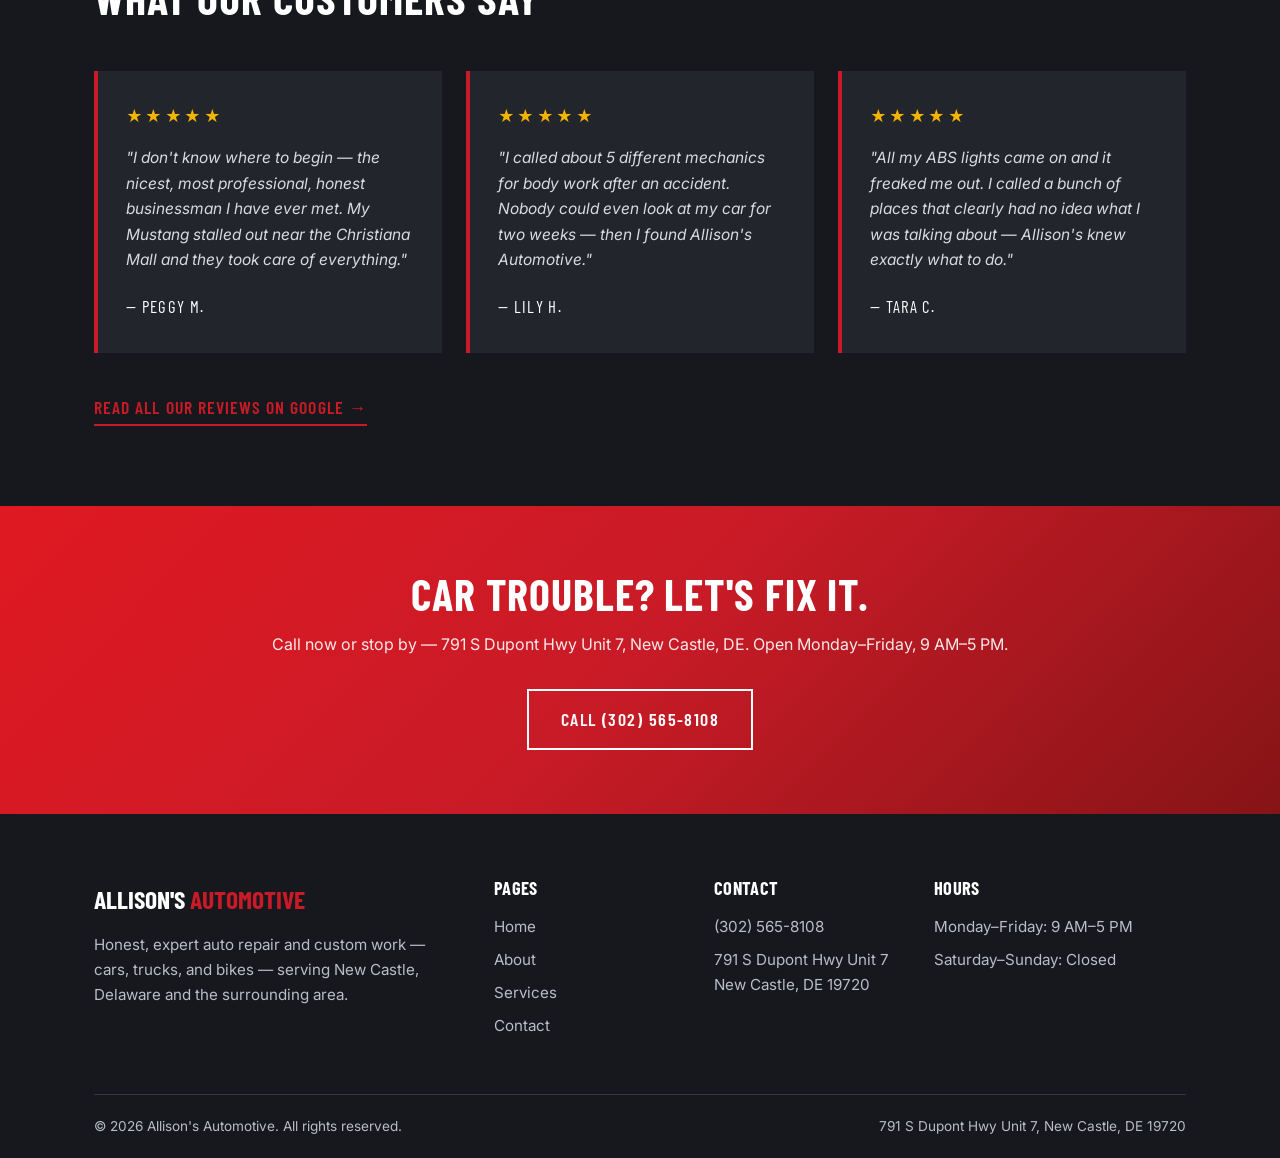
==== commit 6f7725f0: "Tone down customs presentation Restore the original hero headline; keep customs in the lead copy. Cu" ====
--- a/index.html
+++ b/index.html
@@ -94,8 +94,8 @@
       <div class="container hero-grid">
         <div class="hero-content">
           <span class="eyebrow">New Castle, Delaware</span>
-          <h1>Repairs Done Right. <span>Customs Done Bold.</span></h1>
-          <p class="lead">Allison's Automotive is New Castle's one-stop shop — honest auto repair, collision and body work, plus custom paint and mods for cars and bikes. Straight answers and fair pricing, every time.</p>
+          <h1>Honest, Expert <span>Auto Repair</span> You Can Trust</h1>
+          <p class="lead">Allison's Automotive is New Castle's one-stop shop — auto repair, collision and body work, plus custom paint and mods for cars and bikes. Straight answers and fair pricing, every time.</p>
           <div class="hero-actions">
             <a href="tel:+13025658108" class="btn btn-primary">Call (302) 565-8108</a>
             <a href="services.html" class="btn btn-outline">Our Services</a>
@@ -159,32 +159,32 @@
       </div>
     </section>
 
-    <section class="section section-dark">
+    <section class="section section-alt">
       <div class="container">
         <span class="eyebrow">Allison's KustomZ</span>
-        <h2>Not Just Repairs — <span>Customs Too</span></h2>
-        <p class="section-intro">Stock is just a starting point. From custom paint on cars and bikes to full builds and body work, we turn your vehicle into something nobody else is driving.</p>
+        <h2>Custom Work</h2>
+        <p class="section-intro">Beyond repairs, we do custom paint, mods, and body work for cars, trucks, and bikes — from a single upgrade to a full build.</p>
         <div class="card-grid">
-          <div class="card card-dark reveal">
+          <div class="card reveal">
             <svg class="icon-svg" viewBox="0 0 24 24" aria-hidden="true"><rect x="8" y="9" width="8" height="12" rx="1"/><path d="M10 9V6h4v3M11 6V4h2v2M18 3h3M18.5 6l2-1M18.5 9l2 1"/></svg>
             <h3>Custom Paint</h3>
-            <p>Full resprays, custom colors, and flawless finish work. If you can picture it, we can paint it.</p>
-          </div>
-          <div class="card card-dark reveal">
+            <p>Full resprays, custom colors, and finish work for cars and trucks.</p>
+          </div>
+          <div class="card reveal">
             <svg class="icon-svg" viewBox="0 0 24 24" aria-hidden="true"><circle cx="5.5" cy="17" r="3.5"/><circle cx="18.5" cy="17" r="3.5"/><path d="M5.5 17l3.5-7h5l4 7M9 10l-1.5-3H5M14 10l-1-3h3l2.5 3.5"/></svg>
             <h3>Bikes &amp; Motorcycles</h3>
-            <p>Tanks, fairings, frames — custom motorcycle and bike paint that stands out and holds up.</p>
-          </div>
-          <div class="card card-dark reveal">
+            <p>Custom paint for tanks, fairings, fenders, and frames.</p>
+          </div>
+          <div class="card reveal">
             <svg class="icon-svg" viewBox="0 0 24 24" aria-hidden="true"><circle cx="12" cy="13" r="8"/><path d="M12 13l4.5-4.5M12 5.5V7M5.5 13H7M17 13h1.5M7.4 8.4l1.1 1.1"/></svg>
             <h3>Mods &amp; Body Work</h3>
-            <p>Appearance and performance upgrades, body kits, and custom fabrication — done clean, done right.</p>
-          </div>
-        </div>
-      </div>
-    </section>
-
-    <section class="section section-alt">
+            <p>Appearance and performance upgrades, body kits, and custom fabrication.</p>
+          </div>
+        </div>
+      </div>
+    </section>
+
+    <section class="section">
       <div class="container">
         <div class="split">
           <div class="split-content reveal">
--- a/css/styles.css
+++ b/css/styles.css
@@ -390,25 +390,6 @@
   color: #b9bdc4;
 }
 
-.section-dark h2 span {
-  color: var(--color-accent-bright);
-}
-
-/* Dark card variant (customs section) */
-.card.card-dark {
-  background: var(--color-dark-2);
-  border-color: #33363e;
-  border-top-color: var(--color-accent);
-}
-
-.card.card-dark h3 {
-  color: var(--color-white);
-}
-
-.card.card-dark p {
-  color: #b9bdc4;
-}
-
 /* ---------- Service cards ---------- */
 
 .card-grid {
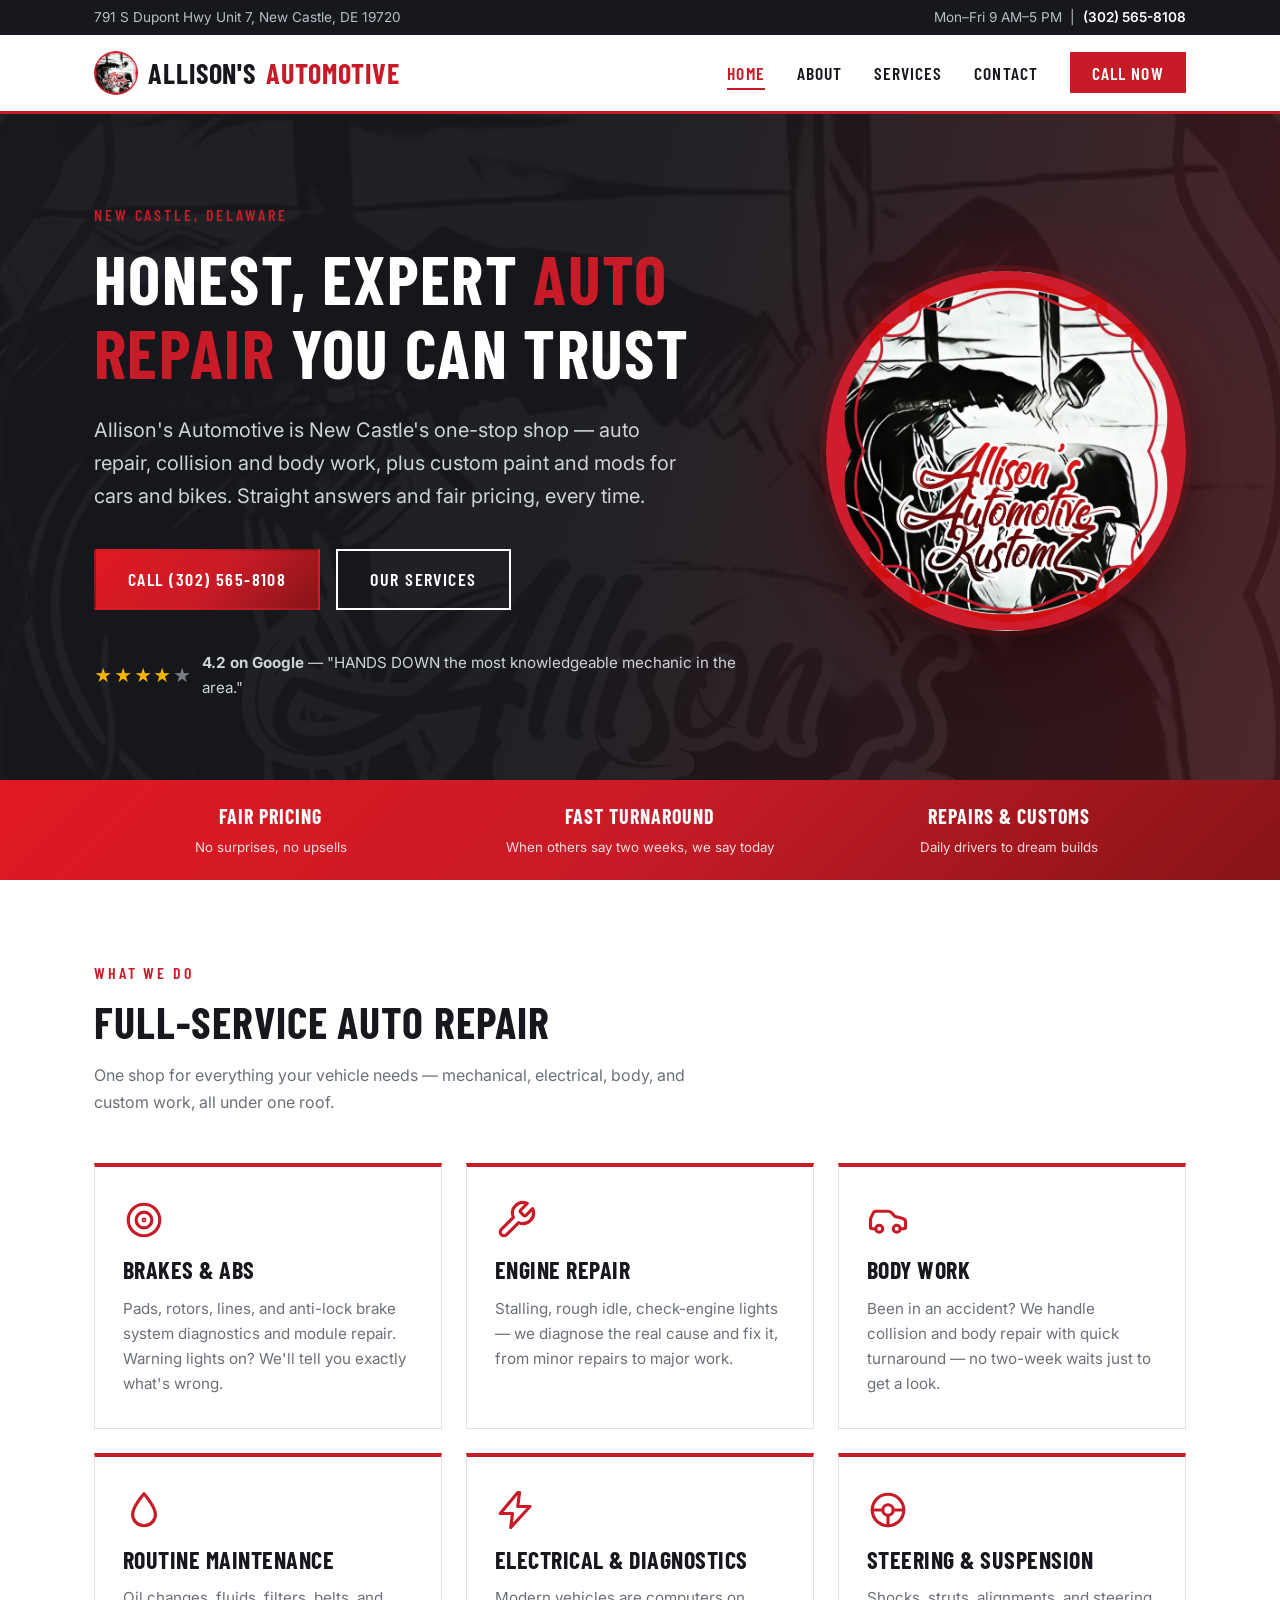
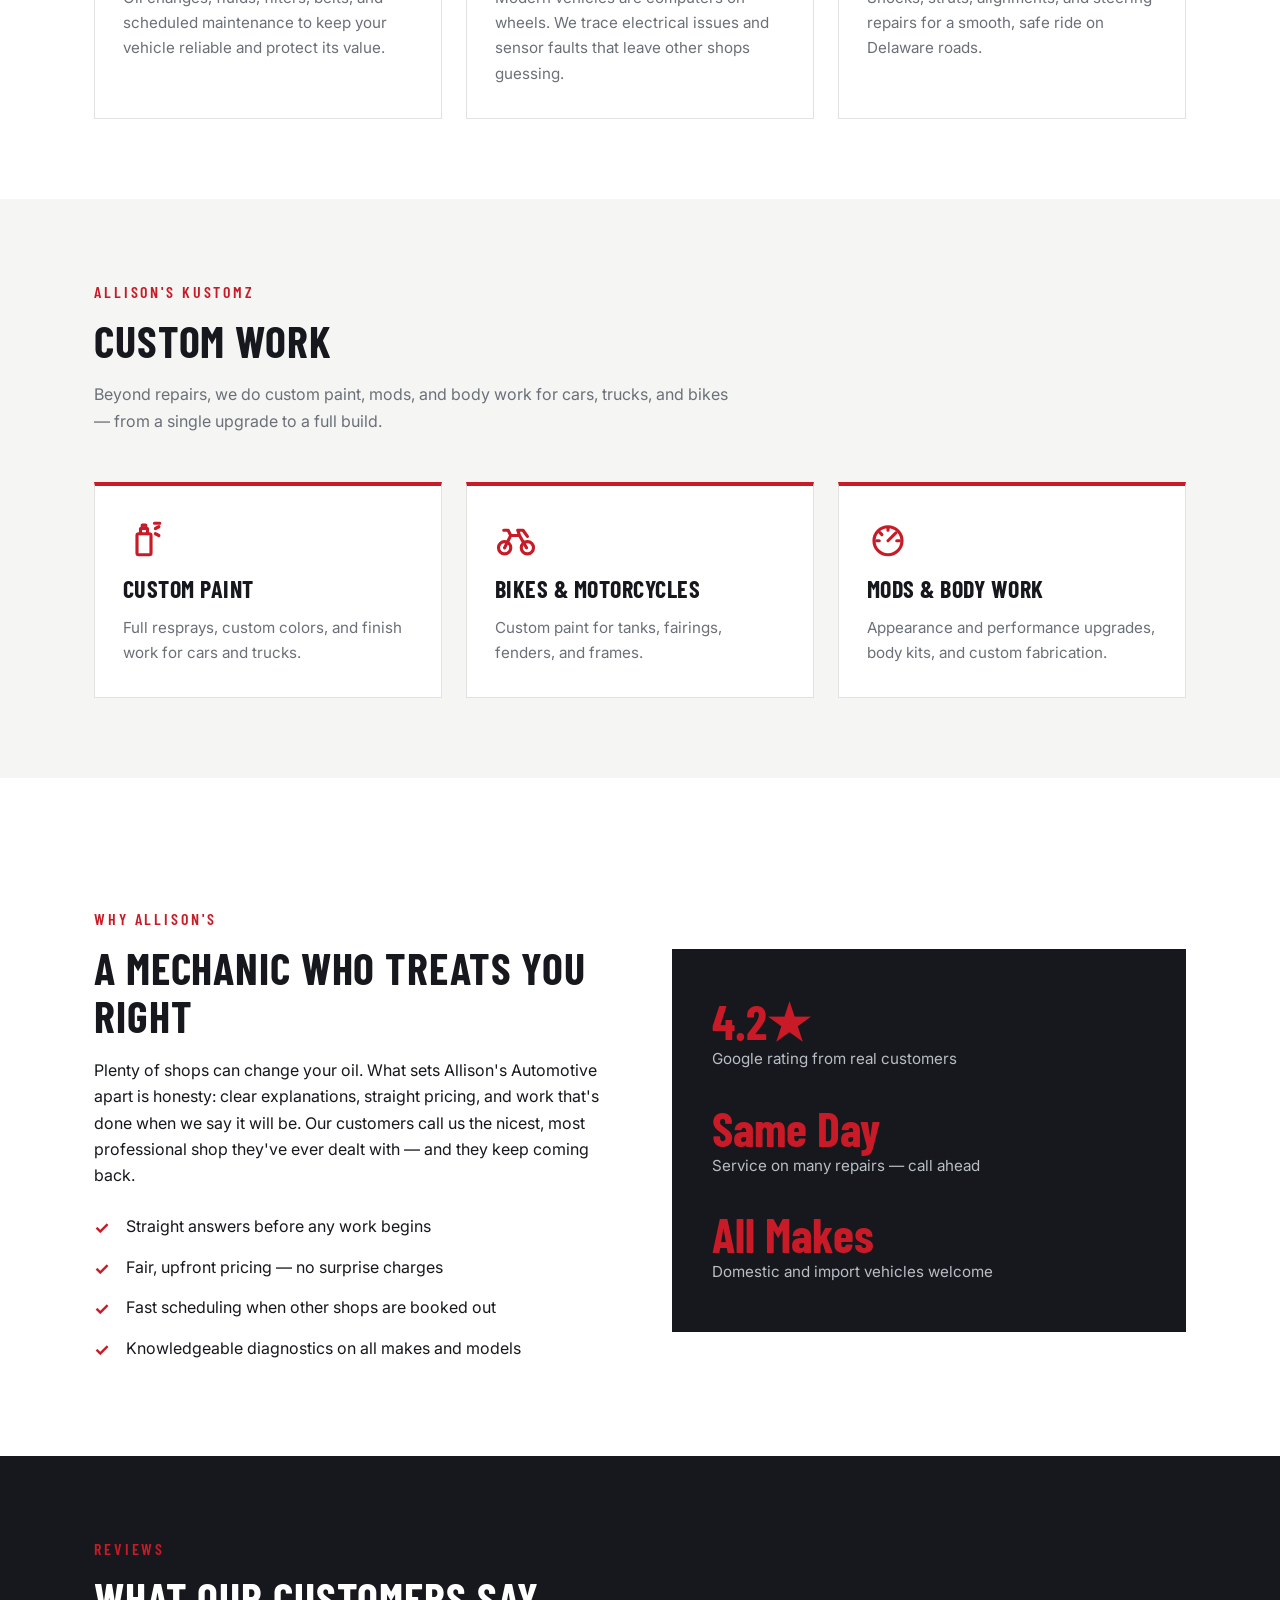
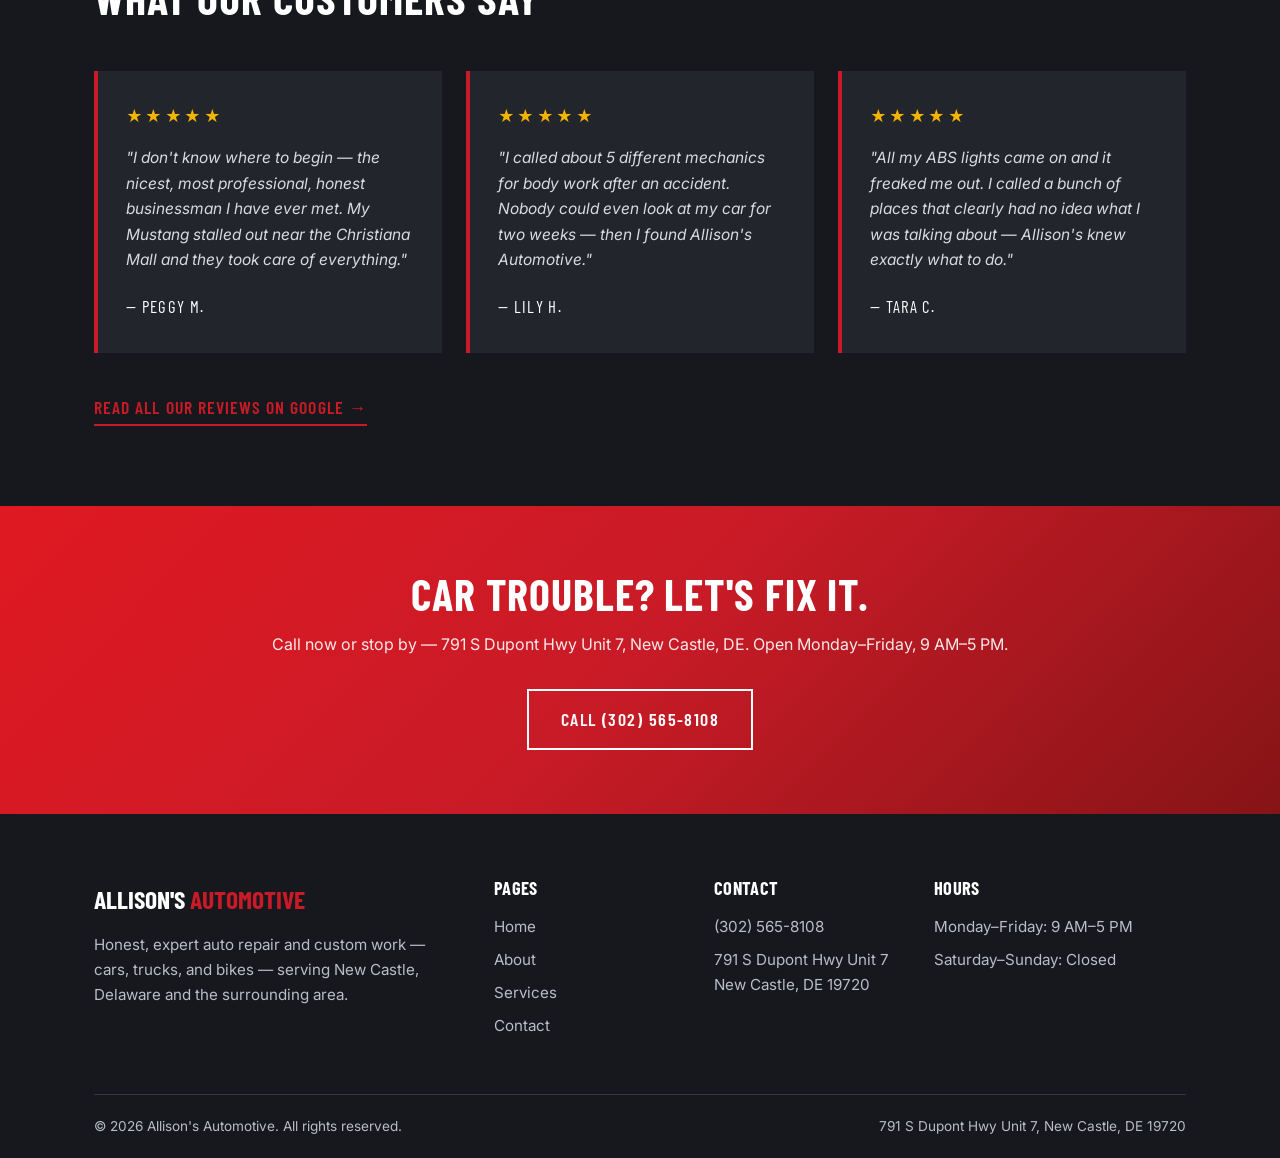
==== commit b001ff08: "Cycle review quotes in the hero rating line The hero quote now rotates through all four customer rev" ====
--- a/index.html
+++ b/index.html
@@ -102,7 +102,7 @@
           </div>
           <div class="hero-rating">
             <span class="stars" aria-hidden="true">★★★★<span class="star-empty">★</span></span>
-            <span><strong>4.2 on Google</strong> — "HANDS DOWN the most knowledgeable mechanic in the area."</span>
+            <span class="hero-rating-text"><strong>4.2 on Google</strong> — <span class="hero-quote" id="hero-quote">"HANDS DOWN the most knowledgeable mechanic in the area."</span></span>
           </div>
         </div>
         <div class="hero-logo">
--- a/css/styles.css
+++ b/css/styles.css
@@ -96,7 +96,18 @@
   padding: 0.85rem 2rem;
   border: 2px solid transparent;
   cursor: pointer;
-  transition: background 0.2s ease, color 0.2s ease, border-color 0.2s ease;
+  transition: background 0.2s ease, color 0.2s ease, border-color 0.2s ease,
+    transform 0.2s ease, box-shadow 0.2s ease;
+}
+
+.btn:hover {
+  transform: translateY(-2px);
+  box-shadow: 0 10px 24px rgba(0, 0, 0, 0.18);
+}
+
+.btn:active {
+  transform: translateY(0);
+  box-shadow: none;
 }
 
 .btn-primary {
@@ -202,6 +213,7 @@
 }
 
 .main-nav a {
+  position: relative;
   font-family: var(--font-heading);
   font-size: 1.1rem;
   font-weight: 600;
@@ -209,14 +221,35 @@
   letter-spacing: 0.06em;
   color: var(--color-dark);
   padding: 0.25rem 0;
-  border-bottom: 2px solid transparent;
-  transition: color 0.2s ease, border-color 0.2s ease;
+  transition: color 0.2s ease;
+}
+
+/* Underline that grows from the left on hover */
+.main-nav a::after {
+  content: "";
+  position: absolute;
+  left: 0;
+  right: 0;
+  bottom: -2px;
+  height: 2px;
+  background: var(--color-accent);
+  transform: scaleX(0);
+  transform-origin: left;
+  transition: transform 0.25s ease;
 }
 
 .main-nav a:hover,
 .main-nav a.active {
   color: var(--color-accent);
-  border-bottom-color: var(--color-accent);
+}
+
+.main-nav a:hover::after,
+.main-nav a.active::after {
+  transform: scaleX(1);
+}
+
+.main-nav .nav-cta::after {
+  display: none;
 }
 
 .nav-cta {
@@ -327,6 +360,19 @@
   color: #f4b400;
   font-size: 1.1rem;
   letter-spacing: 0.1em;
+}
+
+.hero-rating-text {
+  display: inline-block;
+  min-height: 3em;
+}
+
+.hero-quote {
+  transition: opacity 0.4s ease;
+}
+
+.hero-quote.fading {
+  opacity: 0;
 }
 
 /* Page hero (interior pages) */
@@ -870,10 +916,11 @@
   font-size: 1.6rem;
   line-height: 1;
   flex-shrink: 0;
+  transition: transform 0.3s ease;
 }
 
 .faq-item[open] summary::after {
-  content: "\2212";
+  transform: rotate(45deg);
 }
 
 .faq-item .faq-body {
@@ -930,6 +977,131 @@
   }
 }
 
+/* ---------- Premium motion ---------- */
+
+@keyframes rise-in {
+  from {
+    opacity: 0;
+    transform: translateY(24px);
+  }
+  to {
+    opacity: 1;
+    transform: none;
+  }
+}
+
+/* Staggered hero entrance on page load */
+.hero-content > * {
+  animation: rise-in 0.7s cubic-bezier(0.22, 1, 0.36, 1) backwards;
+}
+
+.hero-content > *:nth-child(1) { animation-delay: 0.05s; }
+.hero-content > *:nth-child(2) { animation-delay: 0.15s; }
+.hero-content > *:nth-child(3) { animation-delay: 0.25s; }
+.hero-content > *:nth-child(4) { animation-delay: 0.35s; }
+.hero-content > *:nth-child(5) { animation-delay: 0.45s; }
+
+.hero-logo {
+  animation: rise-in 0.9s cubic-bezier(0.22, 1, 0.36, 1) 0.4s backwards;
+}
+
+/* Gentle idle float on the logo badge */
+@keyframes gentle-float {
+  0%, 100% { transform: translateY(0); }
+  50% { transform: translateY(-8px); }
+}
+
+.hero-logo img {
+  animation: gentle-float 7s ease-in-out 1.6s infinite;
+}
+
+/* Column-staggered scroll reveals */
+.card-grid .reveal:nth-child(3n + 2),
+.testimonial-grid .reveal:nth-child(3n + 2) {
+  transition-delay: 0.1s;
+}
+
+.card-grid .reveal:nth-child(3n),
+.testimonial-grid .reveal:nth-child(3n) {
+  transition-delay: 0.2s;
+}
+
+/* Sticky header gains depth once the page scrolls */
+.site-header {
+  transition: box-shadow 0.3s ease;
+}
+
+.site-header.scrolled {
+  box-shadow: 0 6px 20px rgba(0, 0, 0, 0.1);
+}
+
+/* Card icons nudge up with the hover lift */
+.icon-svg {
+  transition: transform 0.25s ease;
+}
+
+.card:hover .icon-svg {
+  transform: translateY(-3px);
+}
+
+/* Hamburger morphs into an X */
+.nav-toggle[aria-expanded="true"] span:nth-child(1) {
+  transform: translateY(8px) rotate(45deg);
+}
+
+.nav-toggle[aria-expanded="true"] span:nth-child(2) {
+  opacity: 0;
+}
+
+.nav-toggle[aria-expanded="true"] span:nth-child(3) {
+  transform: translateY(-8px) rotate(-45deg);
+}
+
+/* Mobile menu drops in */
+@keyframes menu-down {
+  from {
+    opacity: 0;
+    transform: translateY(-8px);
+  }
+  to {
+    opacity: 1;
+    transform: none;
+  }
+}
+
+.main-nav.open {
+  animation: menu-down 0.25s ease;
+}
+
+/* Mobile call bar slides up on load */
+@keyframes bar-up {
+  from { transform: translateY(100%); }
+  to { transform: none; }
+}
+
+.mobile-call-bar {
+  animation: bar-up 0.5s cubic-bezier(0.22, 1, 0.36, 1) 0.5s backwards;
+}
+
+@media (prefers-reduced-motion: reduce) {
+  .hero-content > *,
+  .hero-logo,
+  .hero-logo img,
+  .main-nav.open,
+  .mobile-call-bar {
+    animation: none !important;
+  }
+
+  .btn,
+  .card,
+  .icon-svg,
+  .site-header,
+  .main-nav a::after,
+  .faq-item summary::after {
+    transition: none !important;
+  }
+}
+
 /* ---------- Responsive ---------- */
 
 @media (max-width: 680px) {
